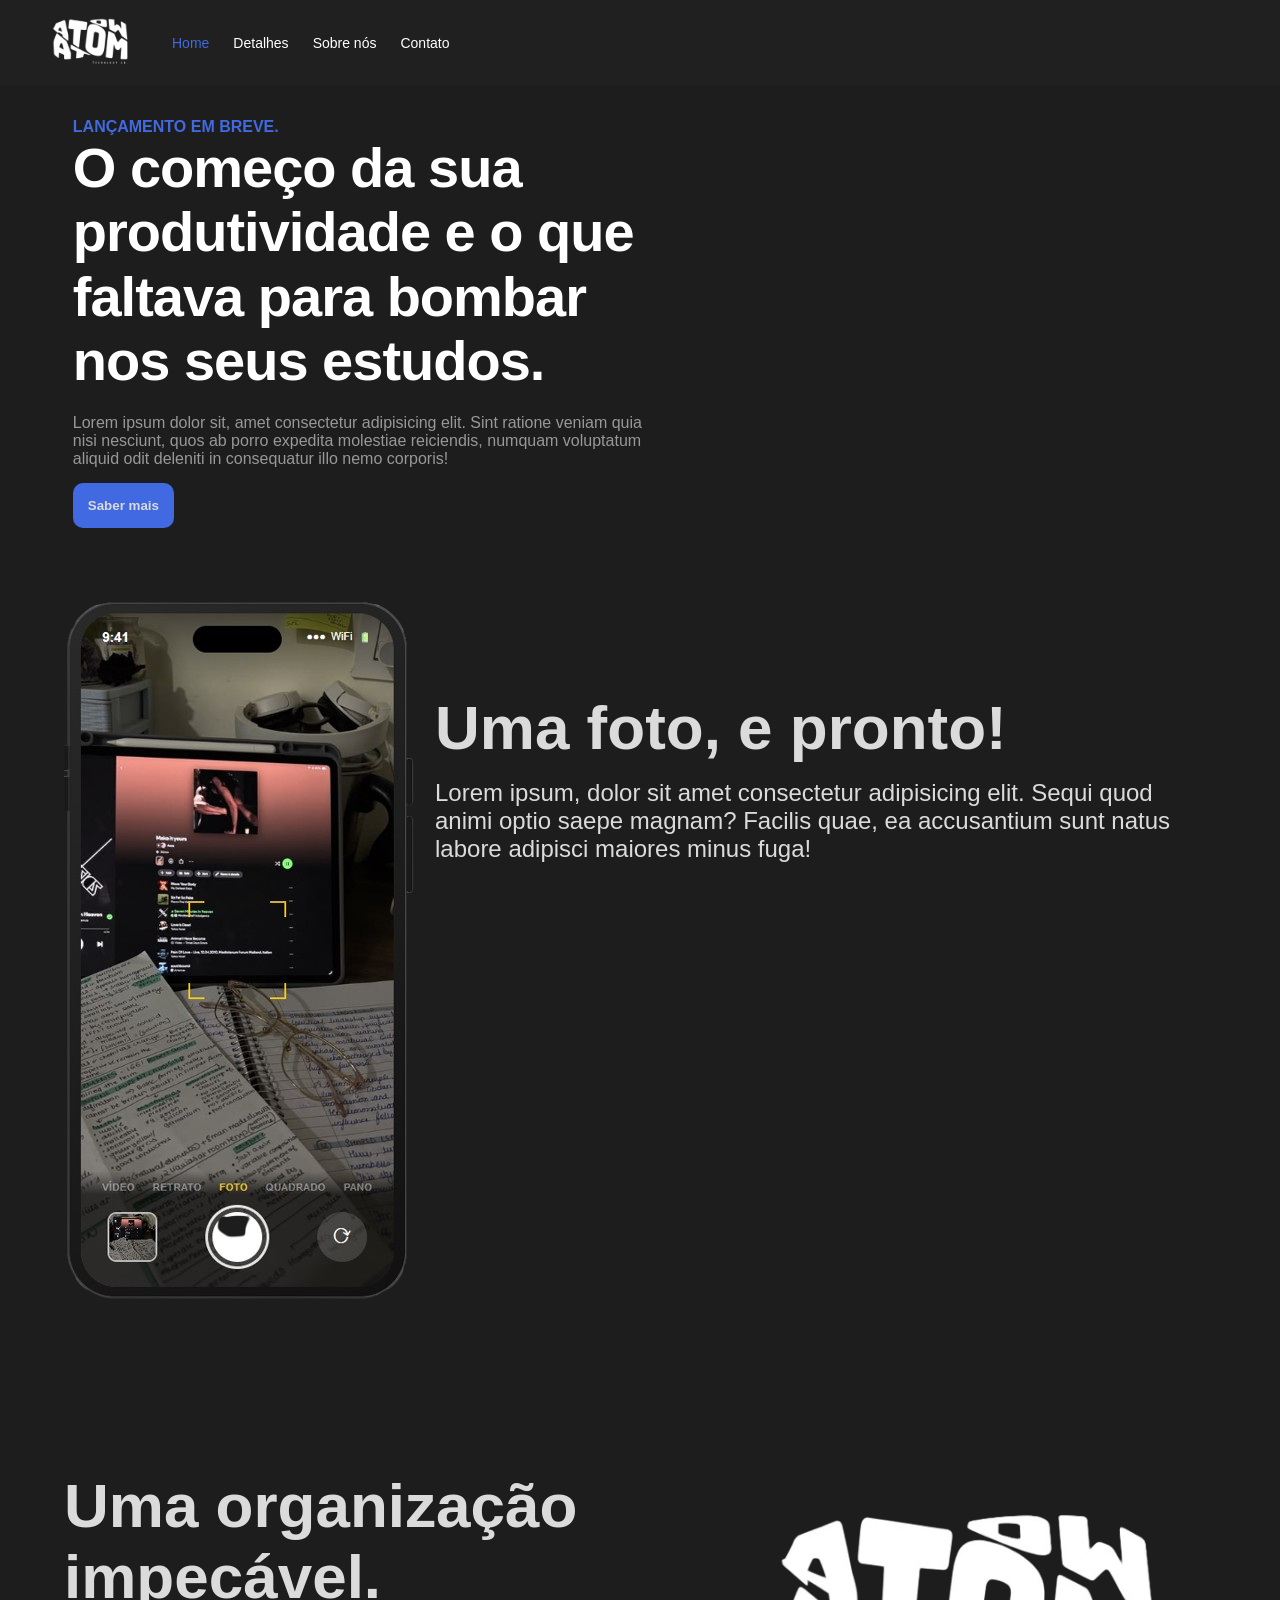
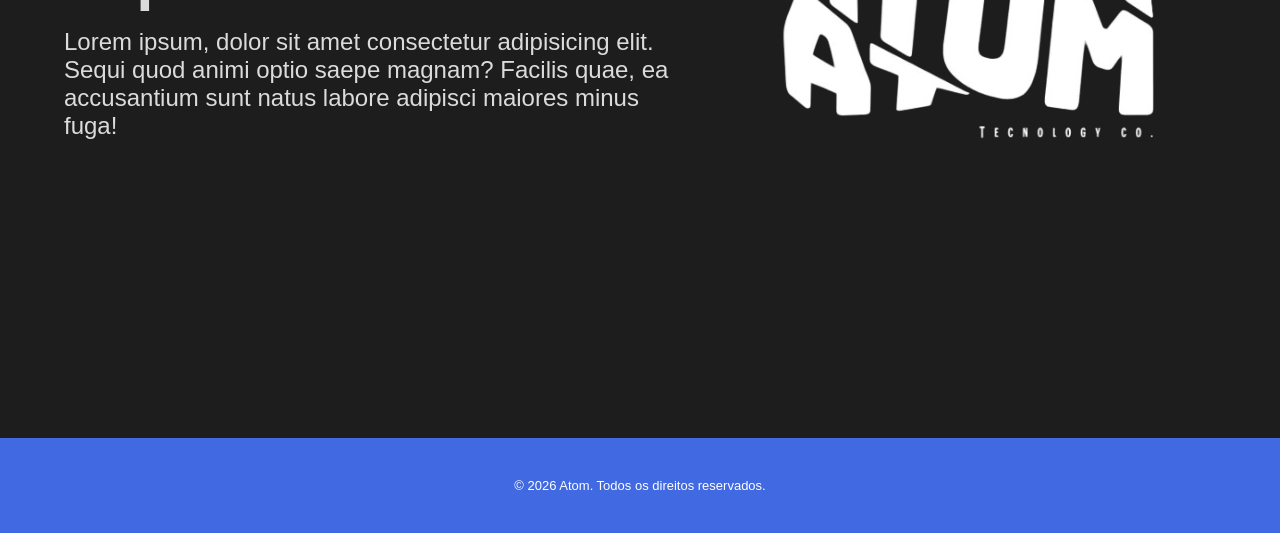
==== index.html @ 7b103765 "Atualizando index.html" ====
<!DOCTYPE html>
<html lang="pt-BR">
<head>
  <meta charset="utf-8">
  <meta name="viewport" content="width=device-width, initial-scale=1">
  <title>Notez | Home</title>
  <link rel="stylesheet" href="./src/css/style.css">
  <link rel="stylesheet" href="./src/css/home.css">
</head>
<body>

  <header>
    <div class="menu">
      <nav class="menuNav">
        <a href="./index.html" class="logo"><img src="./src/img/atom-logo.png" alt=""></a>
        <ul class="menuNav-list">
          <li><a href="./index.html" class="menuNav-item ativo">Home</a></li>
          <li><a href="./src/pages/detalhes.html" class="menuNav-item">Detalhes</a></li>
          <li><a href="./src/pages/sobre.html" class="menuNav-item">Sobre nós</a></li>
          <li><a href="./src/pages/contato.html" class="menuNav-item">Contato</a></li>
        </ul>
      </nav>
    </div>
  </header>

  <section class="projetos-futuros-home">
    <div>
      <span>LANÇAMENTO EM BREVE.</span>
      <h1>O começo da sua produtividade e o que faltava para bombar nos seus estudos.</h1>
      <p>Lorem ipsum dolor sit, amet consectetur adipisicing elit. Sint ratione veniam quia nisi nesciunt, quos ab porro expedita molestiae reiciendis, numquam voluptatum aliquid odit deleniti in consequatur illo nemo corporis!</p>
      <button>Saber mais</button>
    </div>
    
    <div id="background-projetos-futuros">
      <img src="./src/img/NoteZ_sem_bordas.gif" alt="">
    </div>
  </section>

  <section class="secao-projetos">
    <div class="fotos-projeto">

      <div><img src="./src/img/celular-camera-foto.png" alt=""></div>
      
      <div class="info-fotos-projeto">
        <h2>Uma foto, e pronto!</h2>
        <p>Lorem ipsum, dolor sit amet consectetur adipisicing elit. Sequi quod animi optio saepe magnam? Facilis quae, ea accusantium sunt natus labore adipisci maiores minus fuga!</p>
      </div>
    </div>
  </section>
<!-- DIV para cada FOTO de exemplificação do projeto -->
  <section class="secao-projetos">
    <div class="fotos-projeto">
      <!-- Informação referente a FOTO de exemplificação -->
      <div class="info-fotos-projeto">
        <h2>Uma organização impecável.</h2>
        <p>Lorem ipsum, dolor sit amet consectetur adipisicing elit. Sequi quod animi optio saepe magnam? Facilis quae, ea accusantium sunt natus labore adipisci maiores minus fuga!</p>
      </div>

      <div><img src="./src/img/atom-logo.png" alt=""></div>

    </div>
  </section>


  <!-- FOOTER -->
  <footer>
    <p>© 2026 Atom. Todos os direitos reservados.</p>
  </footer>

</body>
</html>
---- src/css/style.css ----
:root {
    --cor-fonte: rgb(219, 219, 219);
    --azul-principal: #4169E1;
    --azul-principal-hover: #5274db;
}

* { 
    box-sizing: border-box; 
    margin: 0; 
    padding: 0; 
}

body { 
    font-family: sans-serif; 
    background: #1d1d1d;
    color: var(--cor-fonte);
    display: flex; 
    flex-direction: column;
}

header { 
    height: 86px; 
    position: sticky; 
    top: 0; 
    z-index: 100; 
    background: #202020; 
}

.menu { 
    display: flex; 
    align-items: center; 
    padding: 0 40px; 
    height: 100%; 
}

.menuNav { 
    display: flex; 
    align-items: center; 
    gap: 32px; 
    width: 100%; 
}


.menuNav-list li a {
    color: #ffffff;
    text-decoration: none;
}

.menuNav ul li a:hover {
    color: var(--azul-principal);
}

.menuNav ul li a.ativo {
    color: var(--azul-principal);
}

.logo { 
    font-size: 24px; 
    font-weight: bold; 
    text-decoration: none; 
    color: #ffffff; 
}

.logo img { 
    width: 100px;
    height: 100px;
}

.menuNav-list { 
    display: flex; 
    list-style: none; 
    gap: 24px; 
    flex: 1; 
}

.menuNav-item { 
    text-decoration: none; 
    color: #ffffff; 
    font-size: 14px; 
}


footer { 
    background: var(--azul-principal); 
    color: #fff; 
    padding: 40px; 
    text-align: center; 
    font-size: 13px; 
}
---- src/css/home.css ----
* {
    margin: 0;
    padding: 0;
    box-sizing: border-box;
}

.secao { 
    padding: 80px 40px; 
}
.div-section { 
    max-width: 1200px; 
    margin: 0 auto; 
}
.titulo-produto { 
    font-size: 14px; 
    color: #888; 
    margin-bottom: 12px; 
    text-transform: uppercase; 
}
.subtitulo-produto { 
    font-size: 48px; 
    font-weight: bold; 
    line-height: 1.2; 
    margin-bottom: 16px; 
}
.descricao-produto { 
    font-size: 16px; 
    color: #555; 
    line-height: 1.6; 
    max-width: 600px; 
}


.media-produto {
    background: #f0f0f0;
    width: 50%; aspect-ratio: 16/9;
    display: flex; align-items: center; justify-content: center;
    color: #aaa; font-size: 14px; border-radius: 8px;
    margin-top: 32px;
}

/* div geral */
.projetos-futuros-home {
    /* border: 1px solid var(--azul-principal); */
    /* max-width: 100px;  */
    display: flex;
    align-items: center;
    justify-content: space-around;
    padding-left: 5%;
    padding-right: 5%;
    padding-top: 2rem;
    padding-bottom: 2rem;
    align-content: center;
    flex-wrap: wrap;
    gap: 80px;
}

/* div gif */
#background-projetos-futuros {
  background-size: cover;
  background-repeat: no-repeat;
  max-width: 40%;
   min-width: 400px;
  overflow: hidden;
    display: flex;
    justify-content: center;
    align-items: center;
    
}
/* gif */
#background-projetos-futuros img{
    width: 400px;
    height: auto;
    border-radius: 60px;
}

.projetos-futuros-home span {
    color: var(--azul-principal);
    font-weight: bold;
}


.projetos-futuros-home h1 {
    color: #ffffff; 
    font-size: 56px; 
    font-weight: 800; 
    line-height: 1.15; 
    letter-spacing: -1px; 
    margin-bottom: 20px;
}

.projetos-futuros-home div {
    width: 50%;
}

.projetos-futuros-home p{
    margin-top: 15px;
    margin-bottom: 15px;
    color: #999898;
}

.projetos-futuros-home button{
    background-color: var(--azul-principal);
    border: none;
    padding: 15px;
    border-radius: 10px;
    color: var(--cor-fonte);
    font-weight: bold;
    transition: 0.4s ease-in-out;
}

.projetos-futuros-home button:hover{
    background-color: var(--azul-principal-hover);
    transform: scale(1.1);
}

.secao-projetos {
    min-height: 700px; 
    width: 100%;
    
    
}
/* Projetos (fotos do Notez)*/
.fotos-projeto {
    /* background-color: green; */
    display: flex;
    justify-content: space-around;
    gap: 20px; 
    padding: 2rem 5%;
}

.info-fotos-projeto {
    padding-top: 100px;
    justify-content: center;
    align-items: center;
     /* background-color: red; */
    width: min(500px, 100%); 
    flex: 1 1 500px; 
    max-width: 1000px;
}

.info-fotos-projeto h2 {
    font-size: clamp(2rem, 5vw, 62px);
    margin: 0 0 1rem 0;
}

.info-fotos-projeto p {
    font-size: clamp(1rem, 2vw, 24px);
}
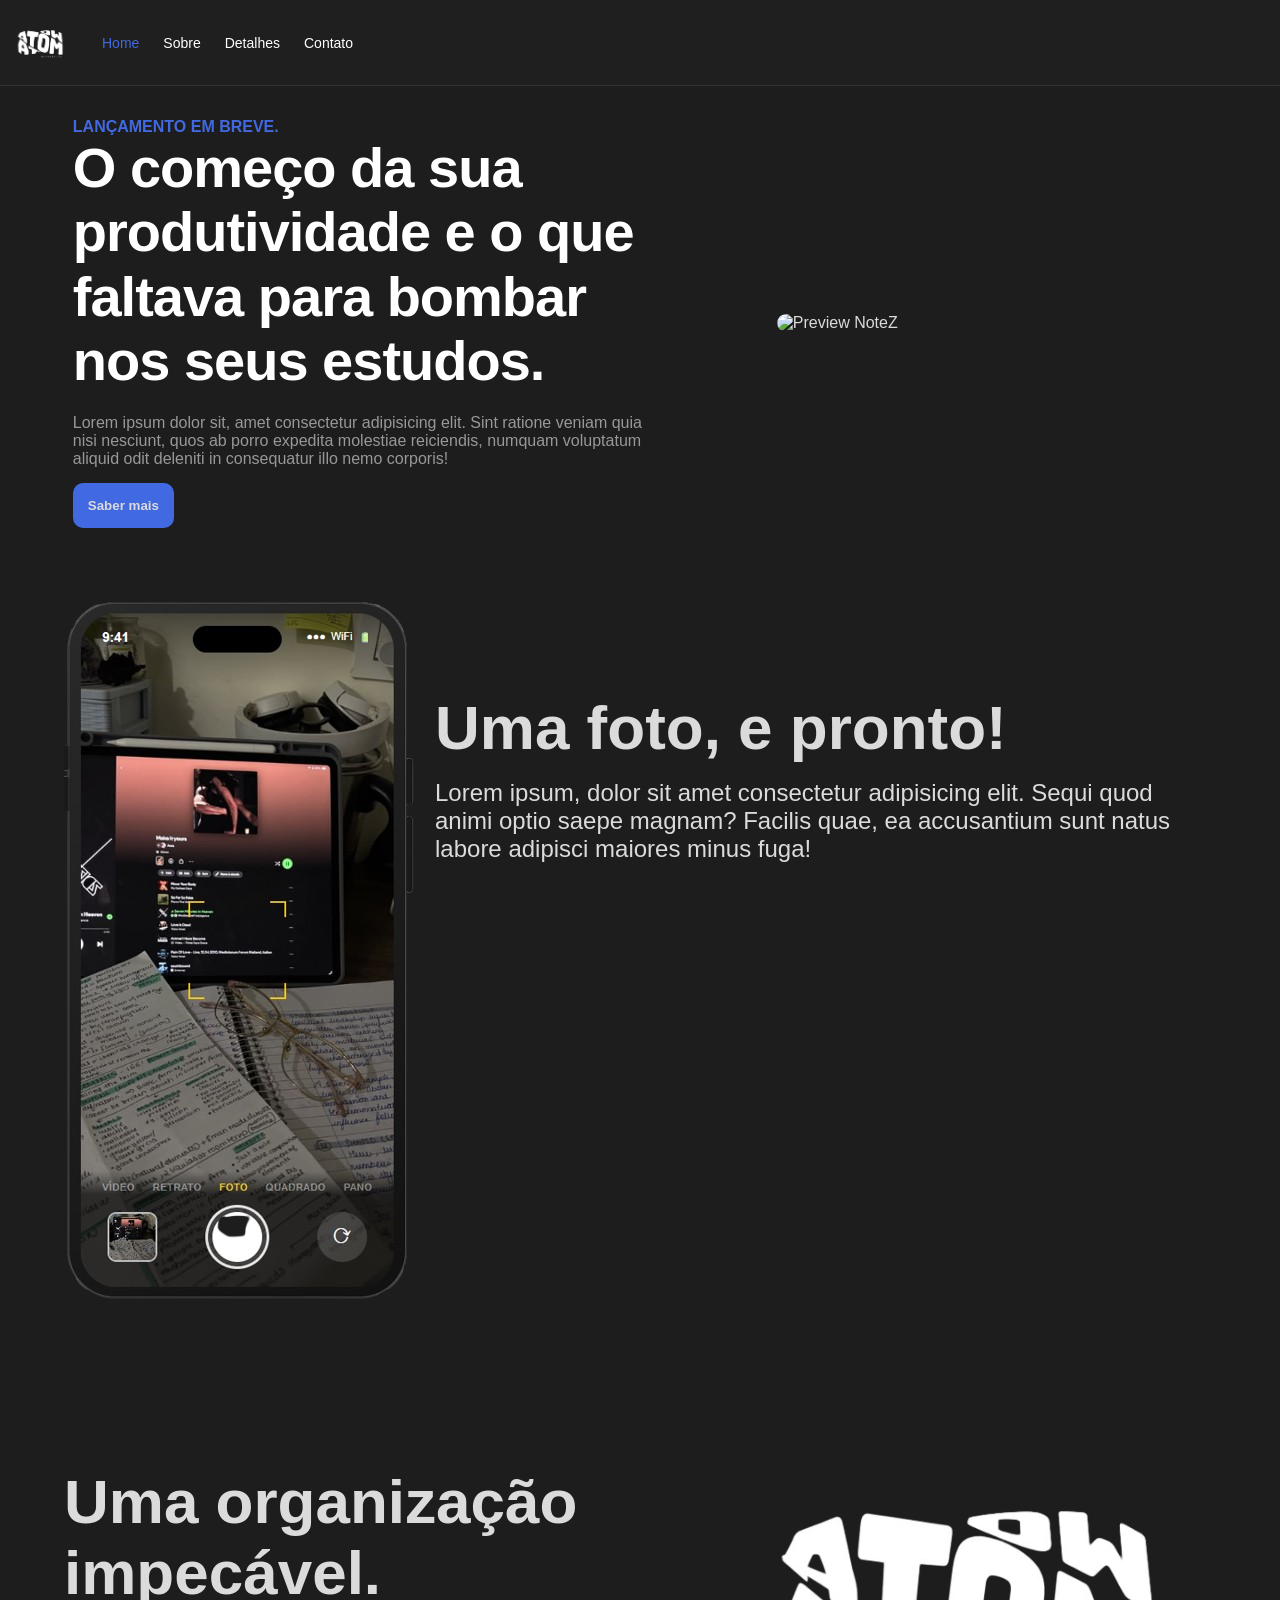
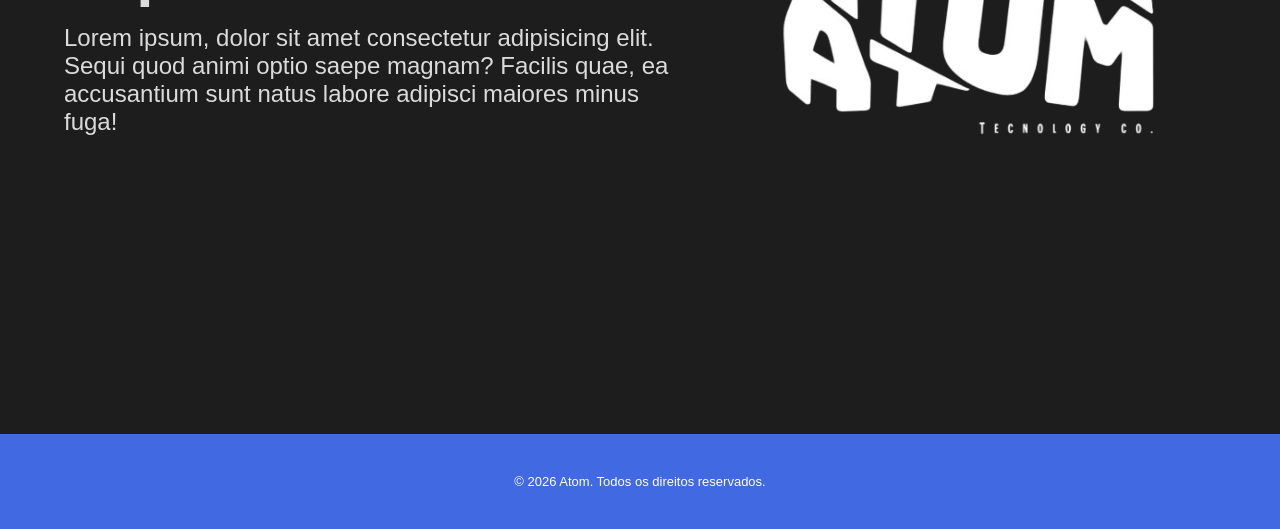
==== commit 0c0c4c66: ""Finalizando páginas CSS e organizando código"" ====
--- a/index.html
+++ b/index.html
@@ -12,11 +12,11 @@
   <header>
     <div class="menu">
       <nav class="menuNav">
-        <a href="./index.html" class="logo"><img src="./src/img/atom-logo.png" alt=""></a>
+        <a href="./index.html" class="logo"><img src="./src/img/atom-logo.png" alt="Atom Logo"></a>
         <ul class="menuNav-list">
           <li><a href="./index.html" class="menuNav-item ativo">Home</a></li>
+          <li><a href="./src/pages/equipe.html" class="menuNav-item">Sobre</a></li>
           <li><a href="./src/pages/detalhes.html" class="menuNav-item">Detalhes</a></li>
-          <li><a href="./src/pages/sobre.html" class="menuNav-item">Sobre nós</a></li>
           <li><a href="./src/pages/contato.html" class="menuNav-item">Contato</a></li>
         </ul>
       </nav>
@@ -32,14 +32,13 @@
     </div>
     
     <div id="background-projetos-futuros">
-      <img src="./src/img/NoteZ_sem_bordas.gif" alt="">
+      <img src="./src/img/NoteZ_sem_bordas.gif" alt="Preview NoteZ">
     </div>
   </section>
 
   <section class="secao-projetos">
     <div class="fotos-projeto">
-
-      <div><img src="./src/img/celular-camera-foto.png" alt=""></div>
+      <div><img src="./src/img/celular-camera-foto.png" alt="Recurso de Câmera"></div>
       
       <div class="info-fotos-projeto">
         <h2>Uma foto, e pronto!</h2>
@@ -47,22 +46,18 @@
       </div>
     </div>
   </section>
-<!-- DIV para cada FOTO de exemplificação do projeto -->
+
   <section class="secao-projetos">
     <div class="fotos-projeto">
-      <!-- Informação referente a FOTO de exemplificação -->
       <div class="info-fotos-projeto">
         <h2>Uma organização impecável.</h2>
         <p>Lorem ipsum, dolor sit amet consectetur adipisicing elit. Sequi quod animi optio saepe magnam? Facilis quae, ea accusantium sunt natus labore adipisci maiores minus fuga!</p>
       </div>
 
-      <div><img src="./src/img/atom-logo.png" alt=""></div>
-
+      <div><img src="./src/img/atom-logo.png" alt="Atom Logo Organizador"></div>
     </div>
   </section>
 
-
-  <!-- FOOTER -->
   <footer>
     <p>© 2026 Atom. Todos os direitos reservados.</p>
   </footer>
--- a/src/css/style.css
+++ b/src/css/style.css
@@ -1,89 +1,158 @@
+/* 
+=================================
+VARIÁVEIS E CONFIGURAÇÕES GLOBAIS
+=================================
+*/
 :root {
-    --cor-fonte: rgb(219, 219, 219);
+    --branco: #fff;
+    --cor-fonte: #dbdbdb;
+
     --azul-principal: #4169E1;
     --azul-principal-hover: #5274db;
+
+    --bg-dark: #1d1d1d;
+    --bg-header: rgba(32, 32, 32, 0.95);
+
+    --borda: #333;
 }
 
-* { 
-    box-sizing: border-box; 
-    margin: 0; 
-    padding: 0; 
+*,
+*::before,
+*::after {
+    margin: 0;
+    padding: 0;
+    box-sizing: border-box;
 }
 
-body { 
-    font-family: sans-serif; 
-    background: #1d1d1d;
+body {
+    font-family: 'Segoe UI', Tahoma, Geneva, Verdana, sans-serif;
+    background: var(--bg-dark);
     color: var(--cor-fonte);
-    display: flex; 
+
+    display: flex;
     flex-direction: column;
+
+    min-height: 100vh;
 }
 
-header { 
-    height: 86px; 
-    position: sticky; 
-    top: 0; 
-    z-index: 100; 
-    background: #202020; 
+a {
+    text-decoration: none;
 }
 
-.menu { 
-    display: flex; 
-    align-items: center; 
-    padding: 0 40px; 
-    height: 100%; 
-}
-
-.menuNav { 
-    display: flex; 
-    align-items: center; 
-    gap: 32px; 
-    width: 100%; 
+img {
+    display: block;
+    max-width: 100%;
 }
 
 
-.menuNav-list li a {
-    color: #ffffff;
-    text-decoration: none;
+.container {
+    width: 100%;
+    max-width: 1200px;
+
+    margin: 0 auto;
+    padding: 0 40px;
 }
 
-.menuNav ul li a:hover {
+/* 
+=======================
+CONFIGURAÇÃO DA NAV-BAR
+=======================
+*/
+
+header {
+    position: sticky;
+    top: 0;
+    z-index: 100;
+
+    height: 86px;
+
+    background: var(--bg-header);
+
+    backdrop-filter: blur(10px);
+
+    border-bottom: 1px solid var(--borda);
+}
+
+.menuNav {
+    height: 86px;
+    display: flex;
+    align-items: center;
+    justify-content: space-between;
+    gap: 32px;
+}
+
+.logo img {
+    width: 60px;
+    margin-left: 10px;
+}
+
+.menuNav-item {
+    color: var(--branco);
+    font-size: 14px;
+
+    transition: color 0.3s;
+}
+
+.menuNav-item:hover,
+.menuNav-item.ativo {
     color: var(--azul-principal);
 }
 
-.menuNav ul li a.ativo {
-    color: var(--azul-principal);
-}
 
-.logo { 
-    font-size: 24px; 
-    font-weight: bold; 
-    text-decoration: none; 
-    color: #ffffff; 
-}
-
-.logo img { 
-    width: 100px;
-    height: 100px;
-}
-
-.menuNav-list { 
-    display: flex; 
-    list-style: none; 
-    gap: 24px; 
-    flex: 1; 
-}
-
-.menuNav-item { 
-    text-decoration: none; 
-    color: #ffffff; 
-    font-size: 14px; 
+.menuNav ul li a:hover {
+color: var(--azul-principal);
 }
 
 
-footer { 
-    background: var(--azul-principal); 
-    color: #fff; 
-    padding: 40px; 
-    text-align: center; 
-    font-size: 13px; 
+.menuNav-list {
+    display: flex;
+    list-style: none;
+    gap: 24px;
+    flex: 1;
 }
+
+.menuNav-item {
+
+text-decoration: none;
+
+color: #ffffff;
+
+font-size: 14px;
+
+}
+
+/* 
+=======
+FOOTER
+=======
+*/
+
+footer {
+    margin-top: auto;
+    padding: 40px;
+    text-align: center;
+    background: var(--azul-principal);
+    color: var(--branco);
+    font-size: 13px;
+}
+
+/* @MEDIA (RESPONSIVIDADE) */
+
+@media (max-width: 768px) {
+
+    .container {
+        padding: 0 20px;
+    }
+
+    .menuNav {
+        gap: 16px;
+    }
+
+    .menuNav-list {
+        gap: 16px;
+    }
+
+    .logo img {
+        width: 50px;
+    }
+}
--- a/src/css/home.css
+++ b/src/css/home.css
@@ -1,77 +1,72 @@
-* {
-    margin: 0;
-    padding: 0;
-    box-sizing: border-box;
+.secao {
+    padding: 80px 40px;
 }
 
-.secao { 
-    padding: 80px 40px; 
-}
-.div-section { 
-    max-width: 1200px; 
-    margin: 0 auto; 
-}
-.titulo-produto { 
-    font-size: 14px; 
-    color: #888; 
-    margin-bottom: 12px; 
-    text-transform: uppercase; 
-}
-.subtitulo-produto { 
-    font-size: 48px; 
-    font-weight: bold; 
-    line-height: 1.2; 
-    margin-bottom: 16px; 
-}
-.descricao-produto { 
-    font-size: 16px; 
-    color: #555; 
-    line-height: 1.6; 
-    max-width: 600px; 
+.div-section {
+    max-width: 1200px;
+    margin: 0 auto;
 }
 
+.titulo-produto {
+    margin-bottom: 12px;
+
+    color: #888;
+
+    font-size: 14px;
+    text-transform: uppercase;
+}
+
+.subtitulo-produto {
+    margin-bottom: 16px;
+
+    font-size: 48px;
+    font-weight: bold;
+    line-height: 1.2;
+}
+
+.descricao-produto {
+    max-width: 600px;
+
+    color: #555;
+
+    font-size: 16px;
+    line-height: 1.6;
+}
 
 .media-produto {
+    width: 50%;
+    aspect-ratio: 16/9;
+
+    display: flex;
+    align-items: center;
+    justify-content: center;
+
+    margin-top: 32px;
+
     background: #f0f0f0;
-    width: 50%; aspect-ratio: 16/9;
-    display: flex; align-items: center; justify-content: center;
-    color: #aaa; font-size: 14px; border-radius: 8px;
-    margin-top: 32px;
+
+    border-radius: 8px;
+
+    color: #aaa;
+    font-size: 14px;
 }
 
-/* div geral */
+/* HERO */
+
 .projetos-futuros-home {
-    /* border: 1px solid var(--azul-principal); */
-    /* max-width: 100px;  */
     display: flex;
     align-items: center;
     justify-content: space-around;
-    padding-left: 5%;
-    padding-right: 5%;
-    padding-top: 2rem;
-    padding-bottom: 2rem;
-    align-content: center;
+
     flex-wrap: wrap;
+
     gap: 80px;
+
+    padding: 2rem 5%;
 }
 
-/* div gif */
-#background-projetos-futuros {
-  background-size: cover;
-  background-repeat: no-repeat;
-  max-width: 40%;
-   min-width: 400px;
-  overflow: hidden;
-    display: flex;
-    justify-content: center;
-    align-items: center;
-    
-}
-/* gif */
-#background-projetos-futuros img{
-    width: 400px;
-    height: auto;
-    border-radius: 60px;
+.projetos-futuros-home div {
+    width: 50%;
 }
 
 .projetos-futuros-home span {
@@ -79,74 +74,119 @@
     font-weight: bold;
 }
 
+.projetos-futuros-home h1 {
+    margin-bottom: 20px;
 
-.projetos-futuros-home h1 {
-    color: #ffffff; 
-    font-size: 56px; 
-    font-weight: 800; 
-    line-height: 1.15; 
-    letter-spacing: -1px; 
-    margin-bottom: 20px;
+    color: var(--branco);
+
+    font-size: 56px;
+    font-weight: 800;
+    line-height: 1.15;
+
+    letter-spacing: -1px;
 }
 
-.projetos-futuros-home div {
-    width: 50%;
-}
+.projetos-futuros-home p {
+    margin: 15px 0;
 
-.projetos-futuros-home p{
-    margin-top: 15px;
-    margin-bottom: 15px;
     color: #999898;
 }
 
-.projetos-futuros-home button{
-    background-color: var(--azul-principal);
+.projetos-futuros-home button {
+    padding: 15px;
+
+    background: var(--azul-principal);
+
     border: none;
-    padding: 15px;
     border-radius: 10px;
+
     color: var(--cor-fonte);
     font-weight: bold;
-    transition: 0.4s ease-in-out;
+
+    cursor: pointer;
+
+    transition:
+        background 0.3s,
+        transform 0.3s;
 }
 
-.projetos-futuros-home button:hover{
-    background-color: var(--azul-principal-hover);
-    transform: scale(1.1);
+.projetos-futuros-home button:hover {
+    background: var(--azul-principal-hover);
+    transform: scale(1.05);
 }
 
+/* GIF */
+
+#background-projetos-futuros {
+    display: flex;
+    align-items: center;
+    justify-content: center;
+
+    max-width: 40%;
+    min-width: 400px;
+
+    overflow: hidden;
+
+    background-size: cover;
+    background-repeat: no-repeat;
+}
+
+#background-projetos-futuros img {
+    width: 400px;
+    height: auto;
+
+    border-radius: 60px;
+}
+
+/* PROJETOS */
+
 .secao-projetos {
-    min-height: 700px; 
+    min-height: 700px;
     width: 100%;
-    
-    
 }
-/* Projetos (fotos do Notez)*/
+
 .fotos-projeto {
-    /* background-color: green; */
     display: flex;
     justify-content: space-around;
-    gap: 20px; 
+
+    gap: 20px;
+
     padding: 2rem 5%;
 }
 
 .info-fotos-projeto {
+    flex: 1 1 500px;
+
+    width: min(500px, 100%);
+    max-width: 1000px;
+
     padding-top: 100px;
-    justify-content: center;
-    align-items: center;
-     /* background-color: red; */
-    width: min(500px, 100%); 
-    flex: 1 1 500px; 
-    max-width: 1000px;
 }
 
 .info-fotos-projeto h2 {
+    margin-bottom: 1rem;
+
     font-size: clamp(2rem, 5vw, 62px);
-    margin: 0 0 1rem 0;
 }
 
 .info-fotos-projeto p {
     font-size: clamp(1rem, 2vw, 24px);
 }
 
+/* RESPONSIVIDADE */
 
+@media (max-width: 900px) {
 
+    .projetos-futuros-home div {
+        width: 100%;
+    }
+
+    #background-projetos-futuros {
+        max-width: 100%;
+        min-width: auto;
+    }
+
+    .fotos-projeto {
+        flex-direction: column;
+    }
+}
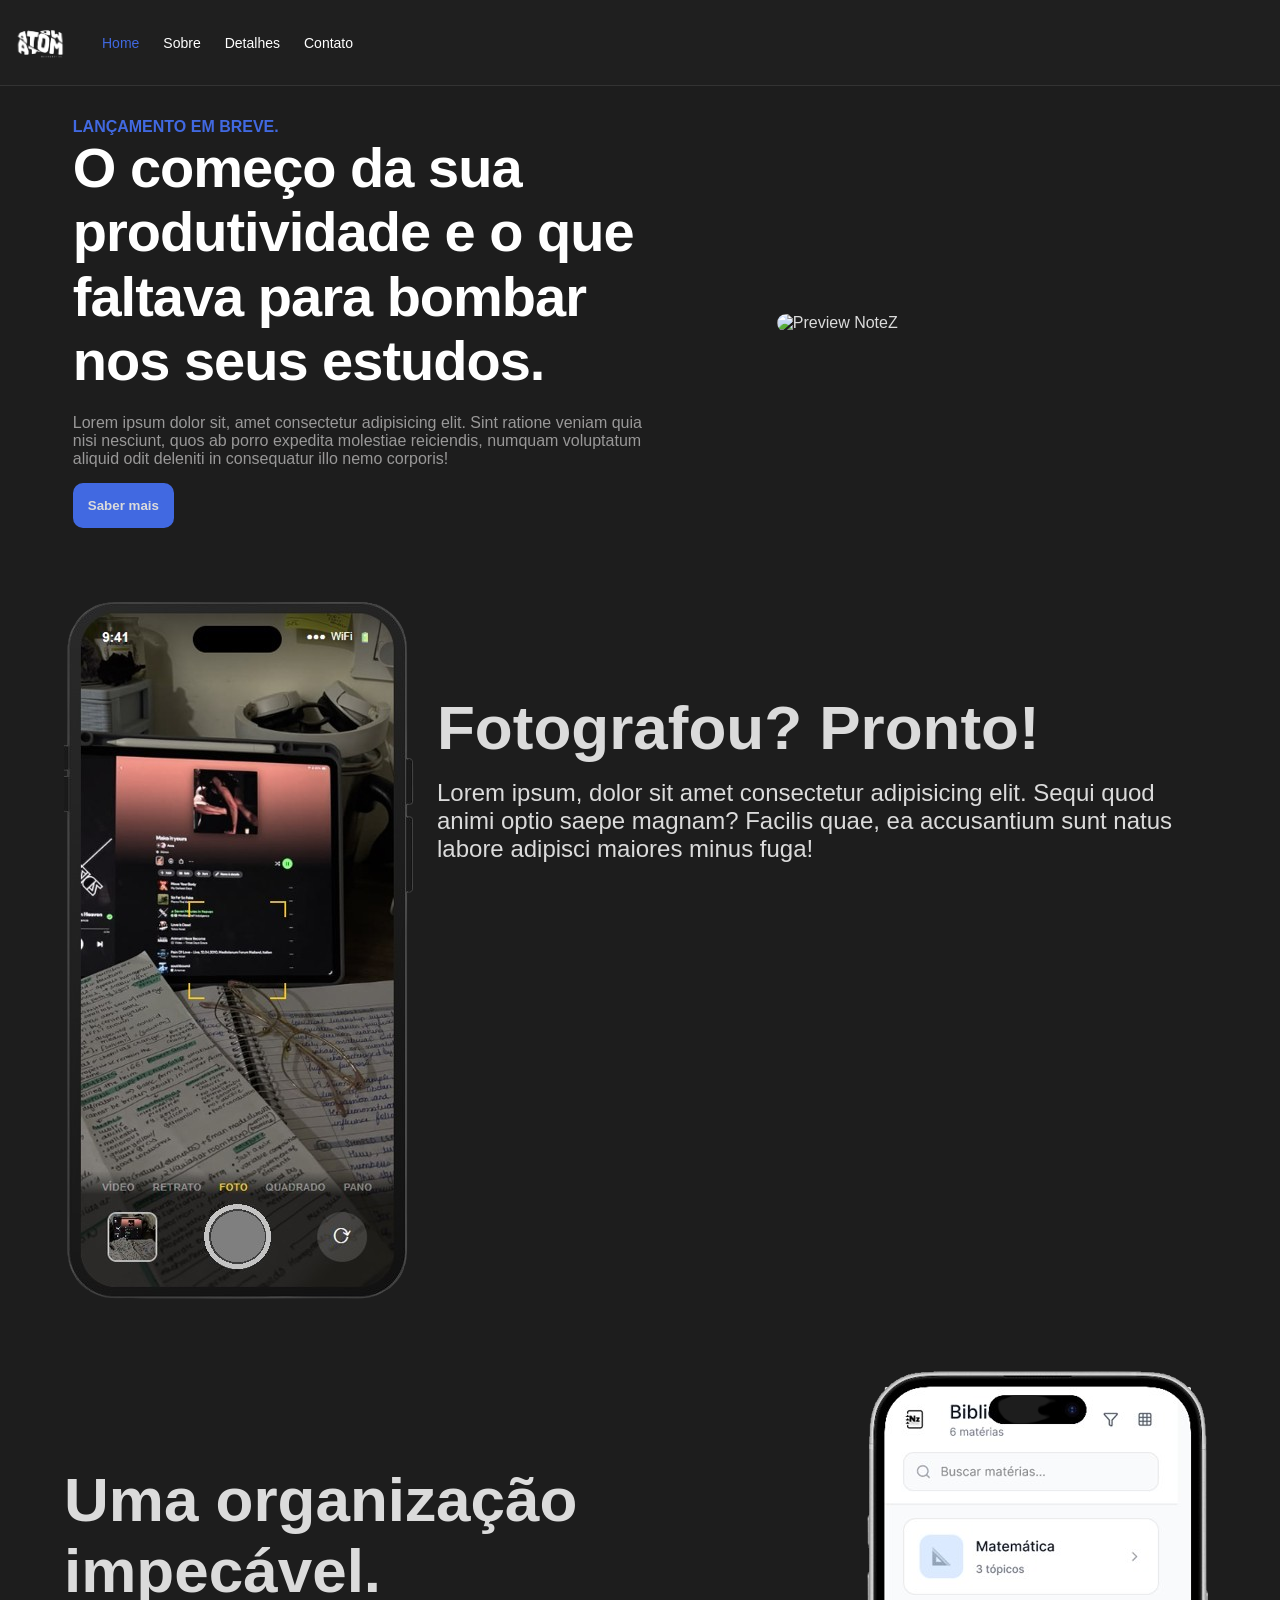
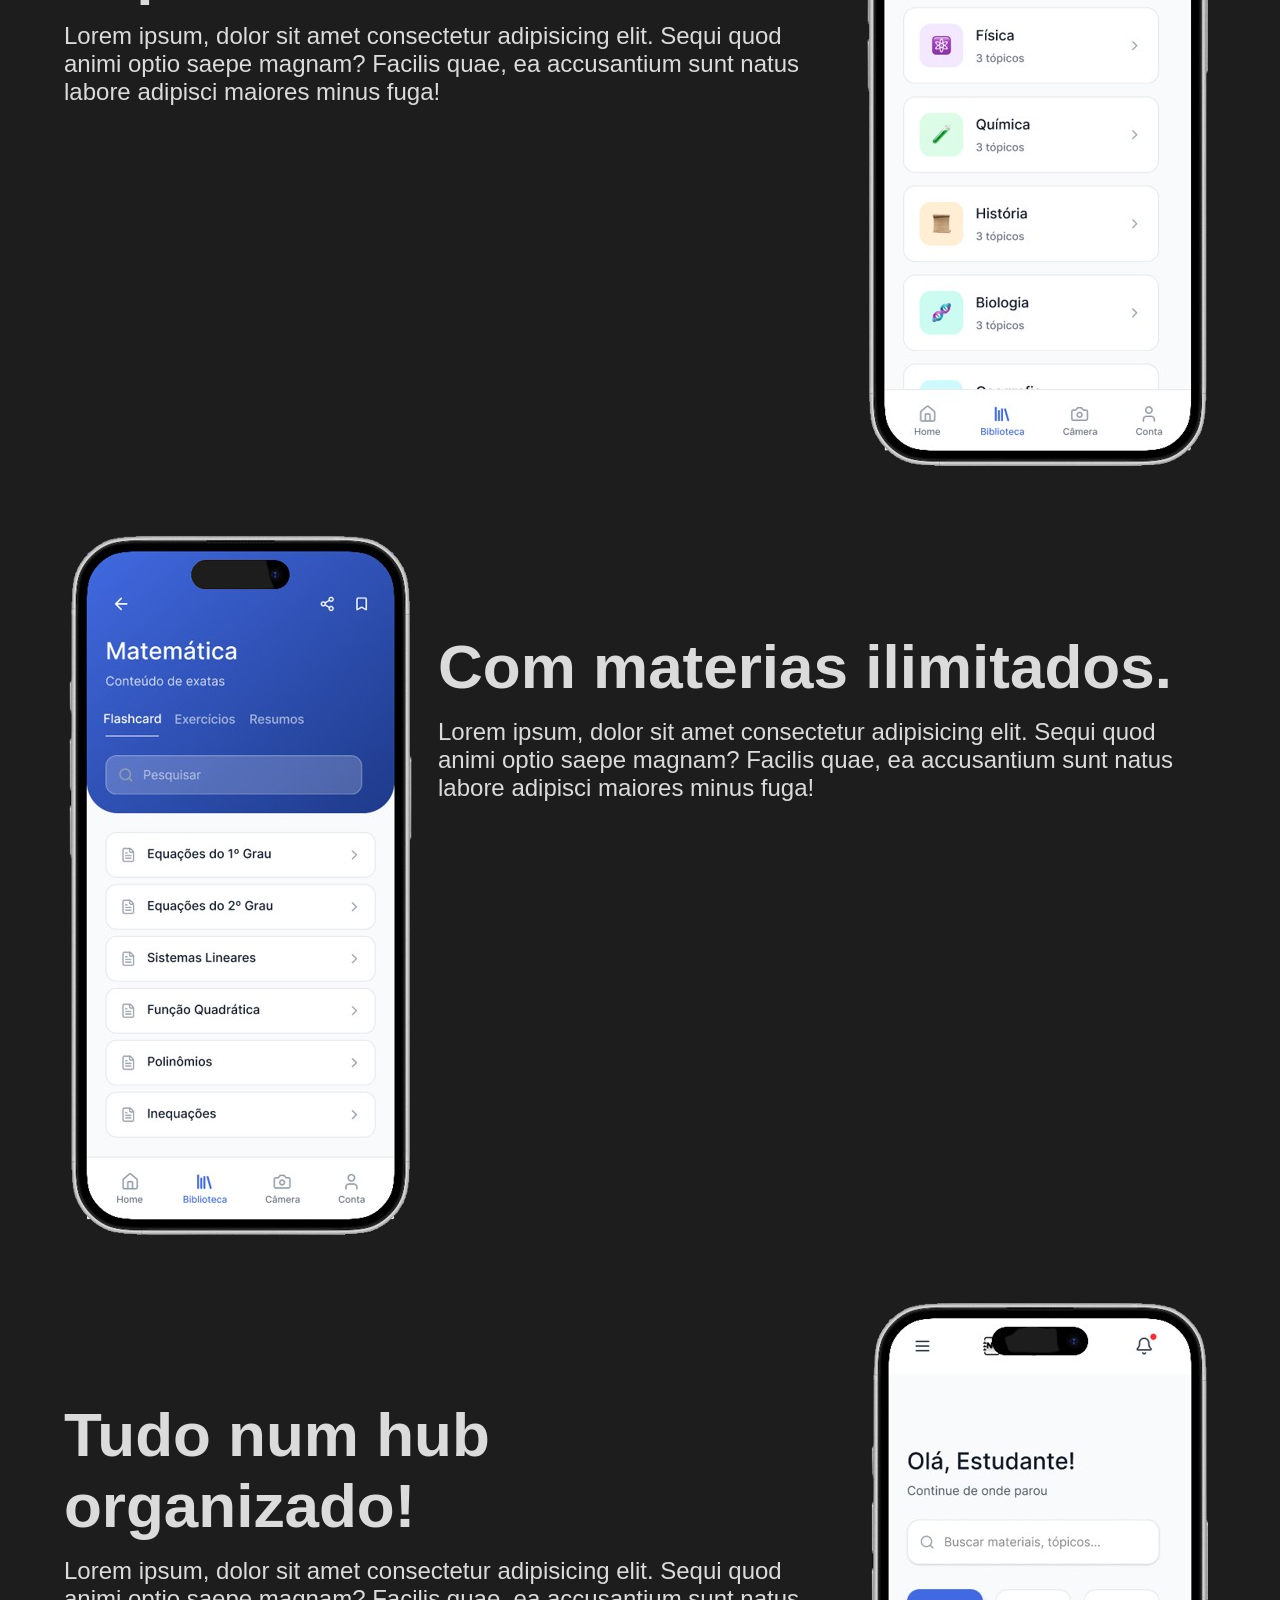
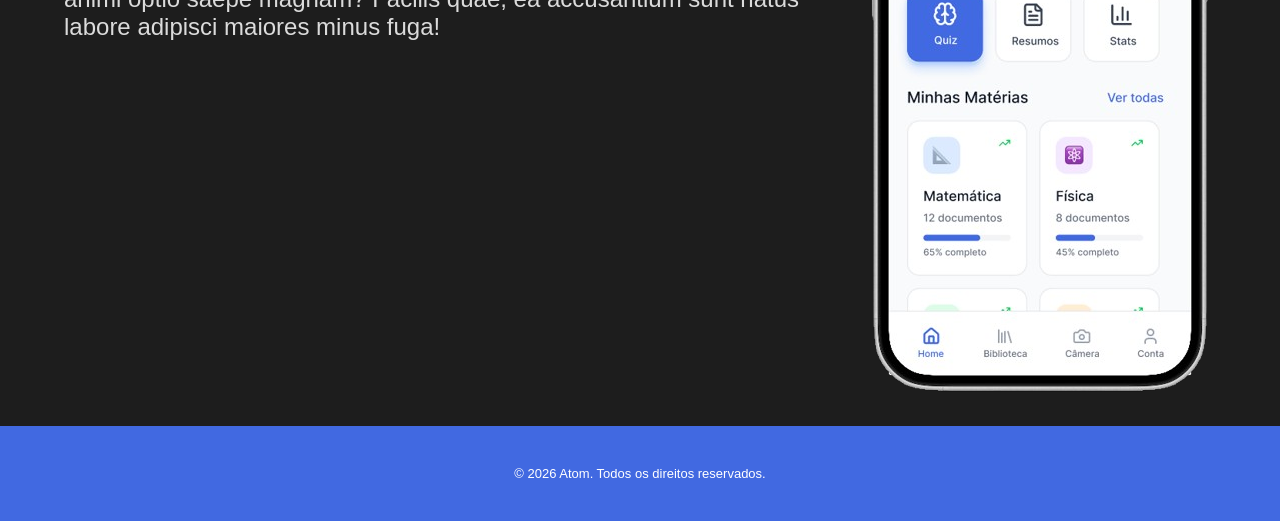
==== commit b118533f: "Exemplificando o projeto no index.html" ====
--- a/index.html
+++ b/index.html
@@ -38,10 +38,10 @@
 
   <section class="secao-projetos">
     <div class="fotos-projeto">
-      <div><img src="./src/img/celular-camera-foto.png" alt="Recurso de Câmera"></div>
+      <div><img src="./src/img/notez-camera.png" alt="Recurso de Câmera"></div>
       
       <div class="info-fotos-projeto">
-        <h2>Uma foto, e pronto!</h2>
+        <h2>Fotografou? Pronto!</h2>
         <p>Lorem ipsum, dolor sit amet consectetur adipisicing elit. Sequi quod animi optio saepe magnam? Facilis quae, ea accusantium sunt natus labore adipisci maiores minus fuga!</p>
       </div>
     </div>
@@ -54,7 +54,29 @@
         <p>Lorem ipsum, dolor sit amet consectetur adipisicing elit. Sequi quod animi optio saepe magnam? Facilis quae, ea accusantium sunt natus labore adipisci maiores minus fuga!</p>
       </div>
 
-      <div><img src="./src/img/atom-logo.png" alt="Atom Logo Organizador"></div>
+      <div><img src="./src/img/notez-biblioteca.png" alt="Atom Logo Organizador"></div>
+    </div>
+  </section>
+
+  <section class="secao-projetos">
+    <div class="fotos-projeto">
+      <div><img src="./src/img/notez-conteudos.png" alt="Recurso de Câmera"></div>
+      
+      <div class="info-fotos-projeto">
+        <h2>Com materias ilimitados.</h2>
+        <p>Lorem ipsum, dolor sit amet consectetur adipisicing elit. Sequi quod animi optio saepe magnam? Facilis quae, ea accusantium sunt natus labore adipisci maiores minus fuga!</p>
+      </div>
+    </div>
+
+  </section>
+    <section class="secao-projetos">
+    <div class="fotos-projeto">
+      <div class="info-fotos-projeto">
+        <h2>Tudo num hub organizado!</h2>
+        <p>Lorem ipsum, dolor sit amet consectetur adipisicing elit. Sequi quod animi optio saepe magnam? Facilis quae, ea accusantium sunt natus labore adipisci maiores minus fuga!</p>
+      </div>
+
+      <div><img src="./src/img/notez-hub.png" alt="Atom Logo Organizador"></div>
     </div>
   </section>
 
--- a/src/css/style.css
+++ b/src/css/style.css
@@ -42,6 +42,10 @@
 img {
     display: block;
     max-width: 100%;
+}
+
+.icon{
+   color: #5274db; 
 }
 
 
@@ -136,6 +140,34 @@
     font-size: 13px;
 }
 
+/* 
+======================
+@keyframes - animações
+======================
+*/
+
+/* Roberto, conseguiria adicionar algo para a animação acontecer toda vez que o usuário ver o título de apresentação dos projetos, na página principal? No JS. */
+.fade{
+    animation-name: fade;
+    animation-duration: 2s;
+    animation-timing-function: ease-in-out;
+}
+
+@keyframes fade{
+    0%{
+        opacity: 0;
+    }
+    25% {
+        opacity: 0.25;
+    }
+    50% {
+        opacity: 0.5;
+    }
+    100% {
+        opacity: 1;
+    }
+}
+
 /* @MEDIA (RESPONSIVIDADE) */
 
 @media (max-width: 768px) {
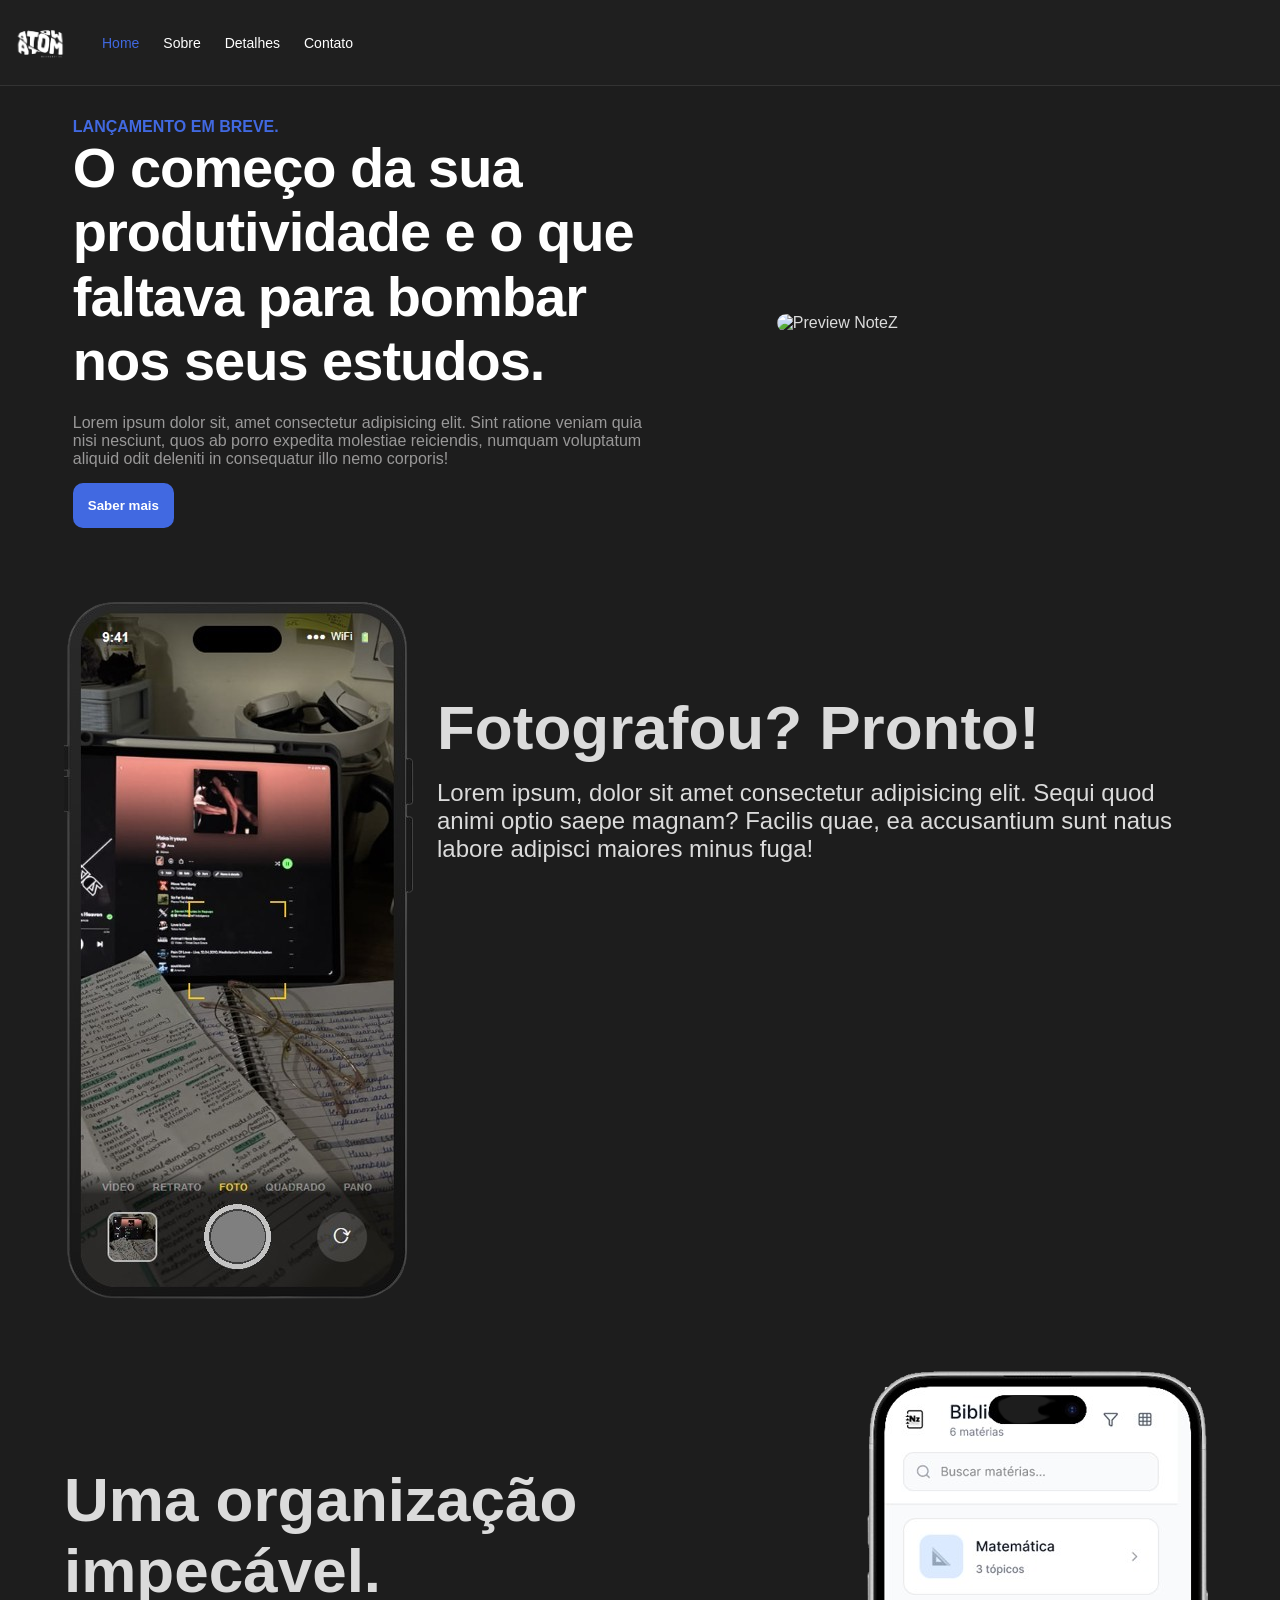
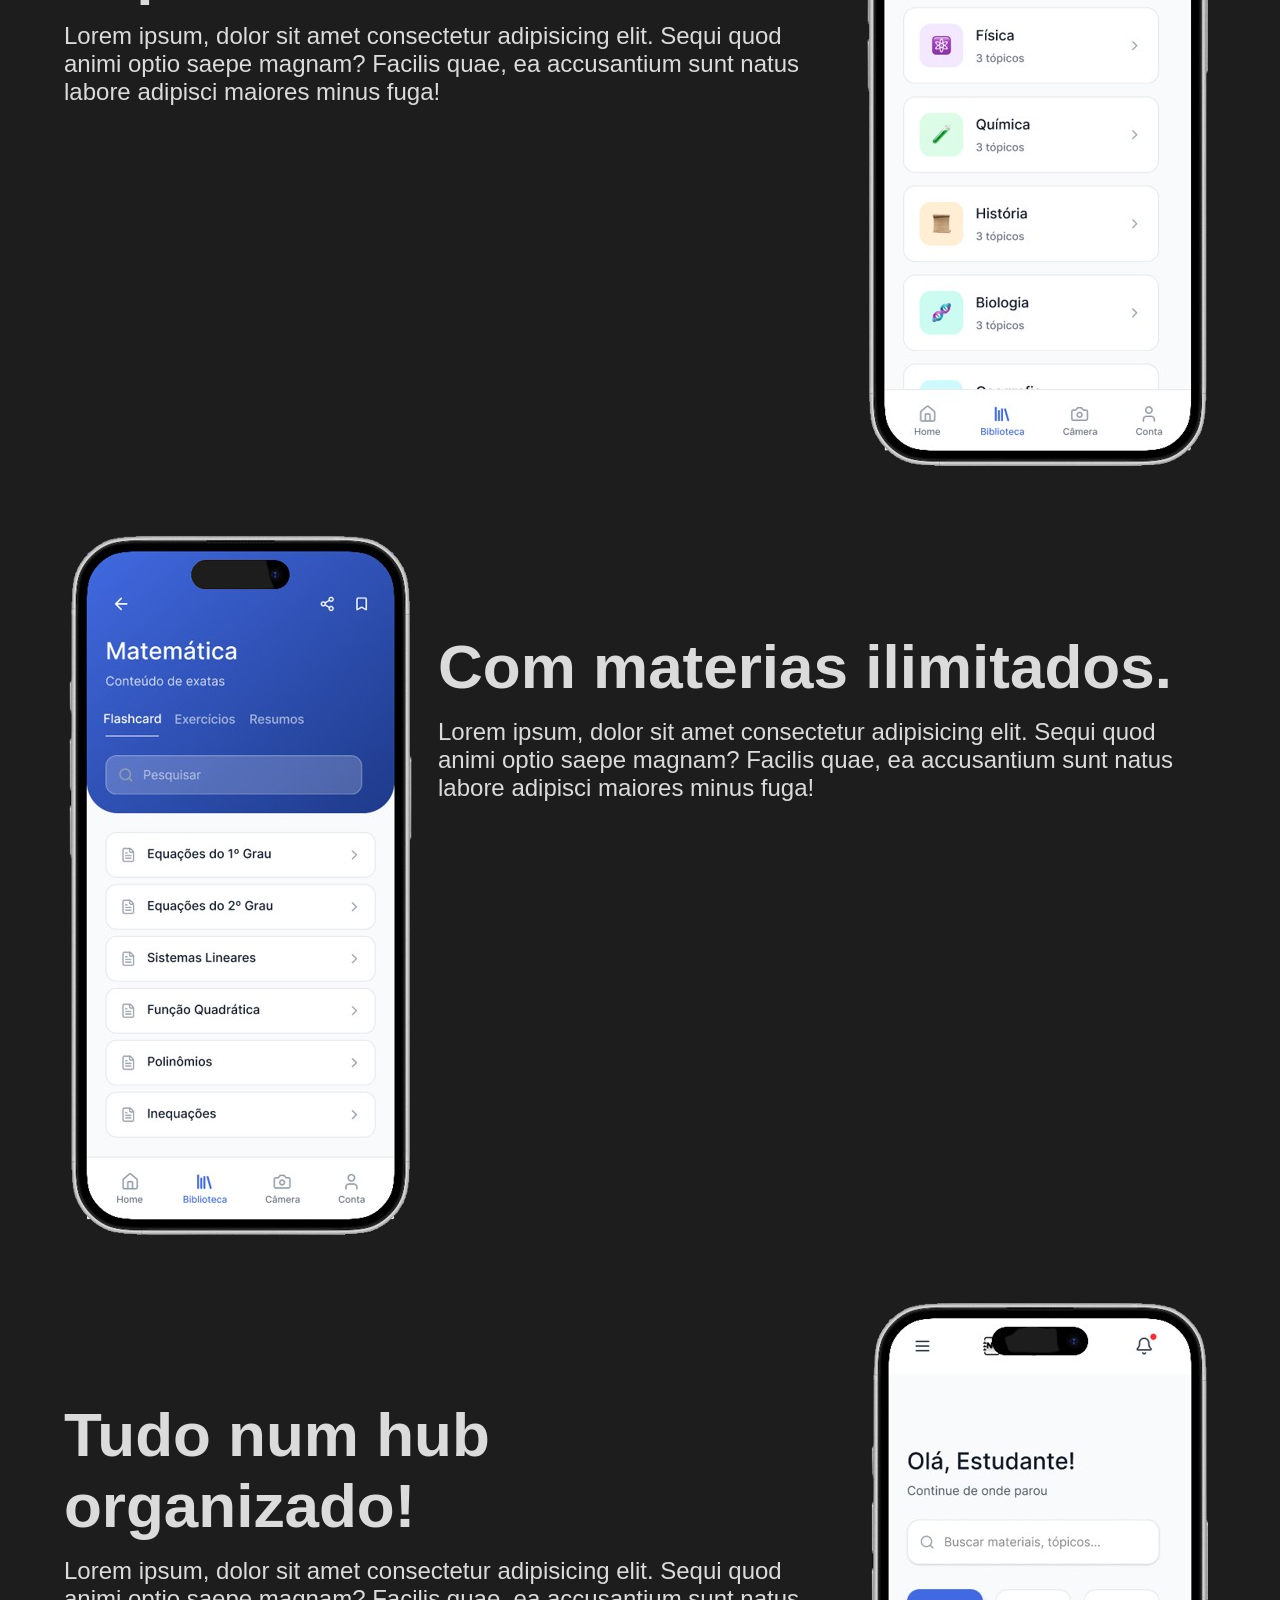
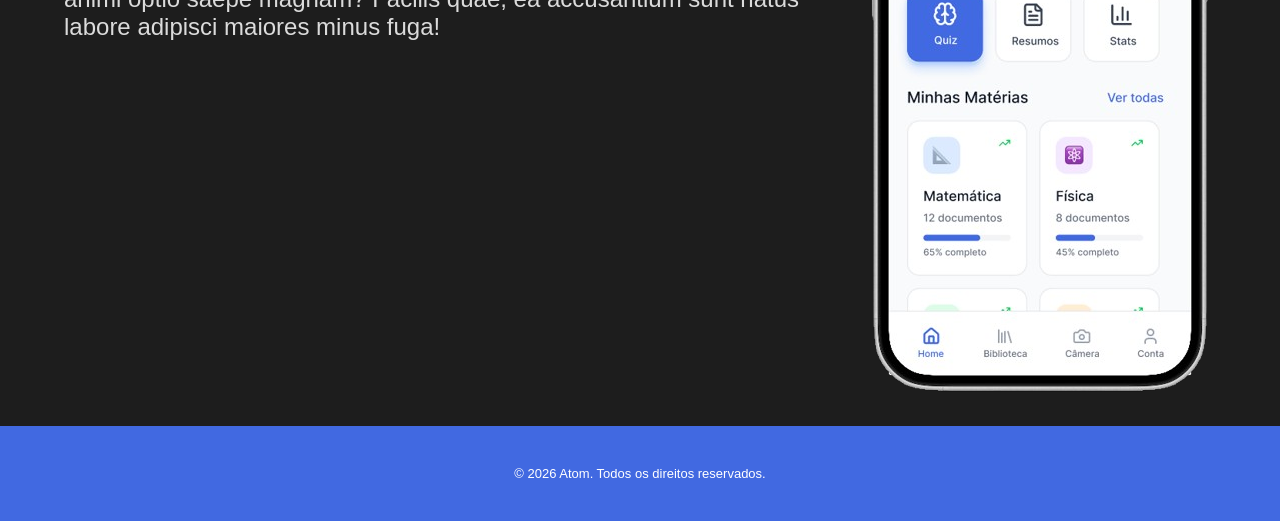
==== commit 2d1efca2: "FIX" ====
--- a/index.html
+++ b/index.html
@@ -28,7 +28,7 @@
       <span>LANÇAMENTO EM BREVE.</span>
       <h1>O começo da sua produtividade e o que faltava para bombar nos seus estudos.</h1>
       <p>Lorem ipsum dolor sit, amet consectetur adipisicing elit. Sint ratione veniam quia nisi nesciunt, quos ab porro expedita molestiae reiciendis, numquam voluptatum aliquid odit deleniti in consequatur illo nemo corporis!</p>
-      <button>Saber mais</button>
+      <button><a style="color: white" href="./src/pages/detalhes.html">Saber mais</a></button>
     </div>
     
     <div id="background-projetos-futuros">
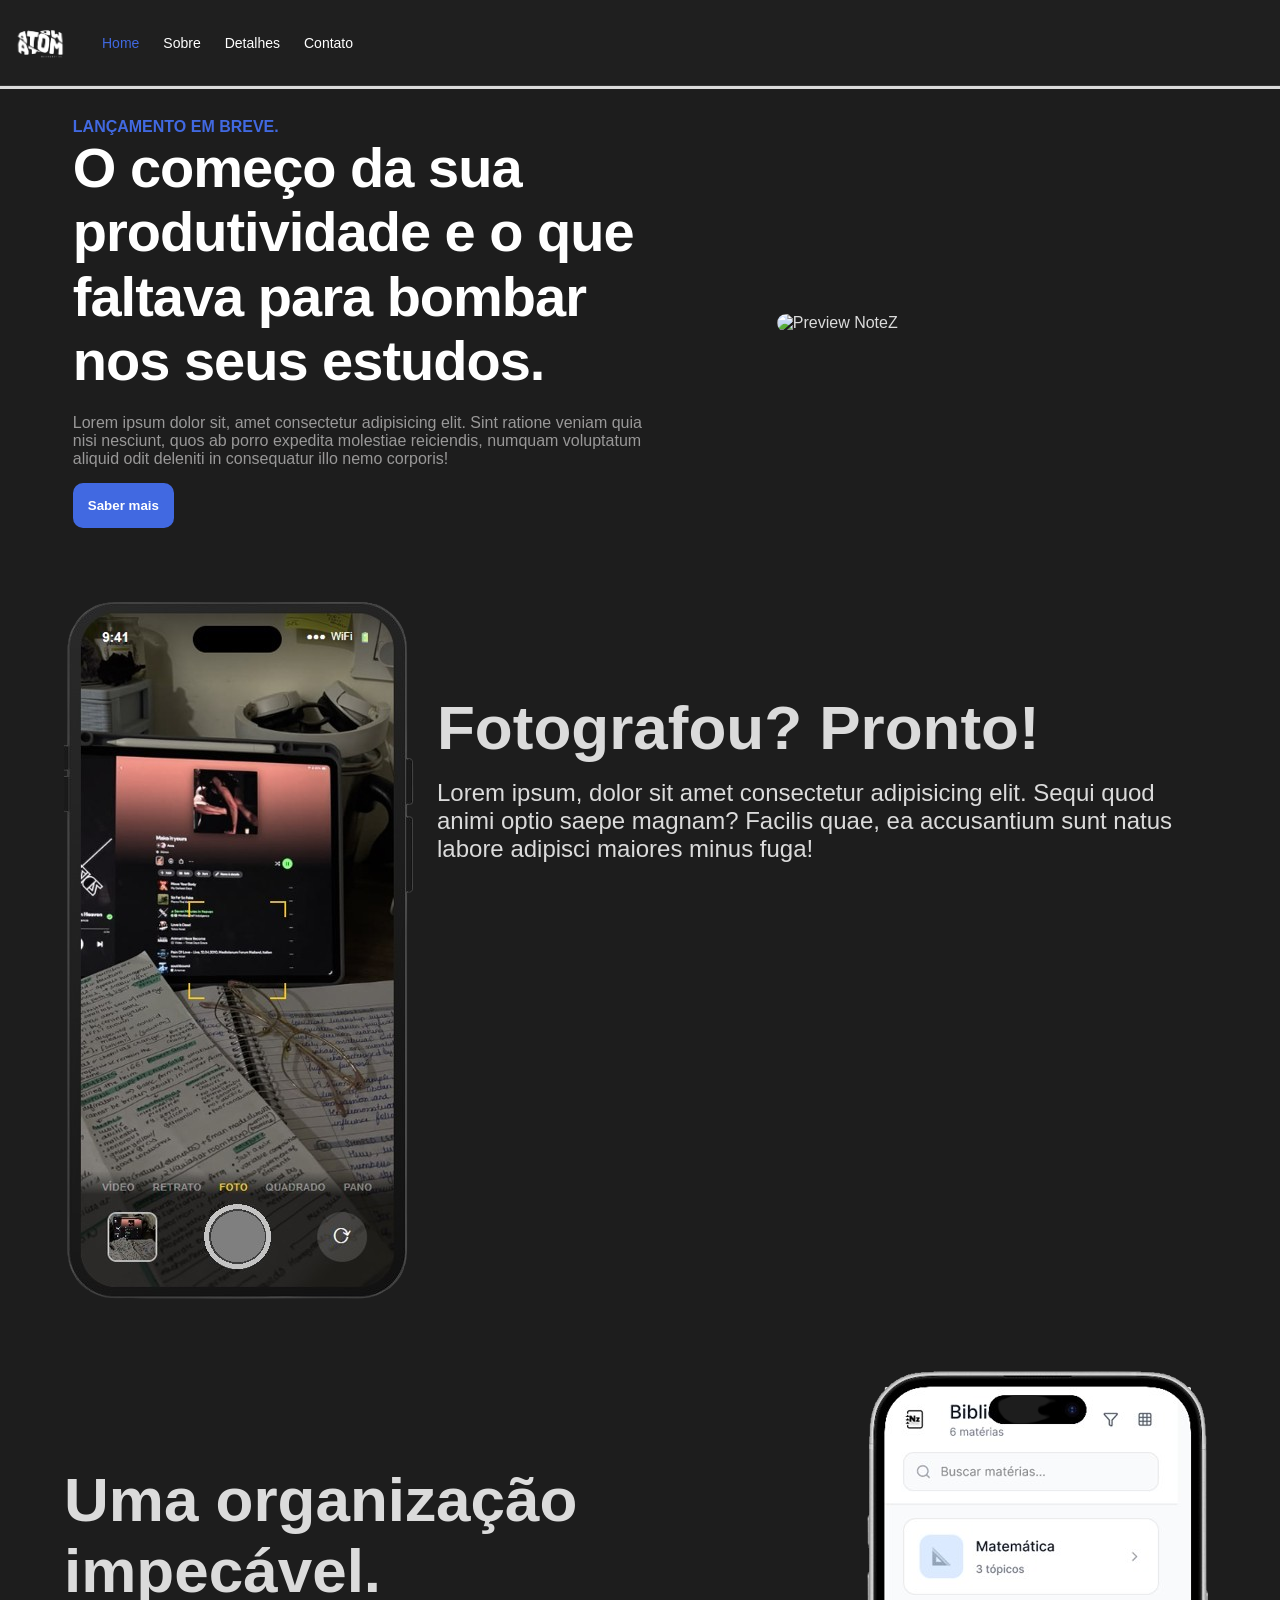
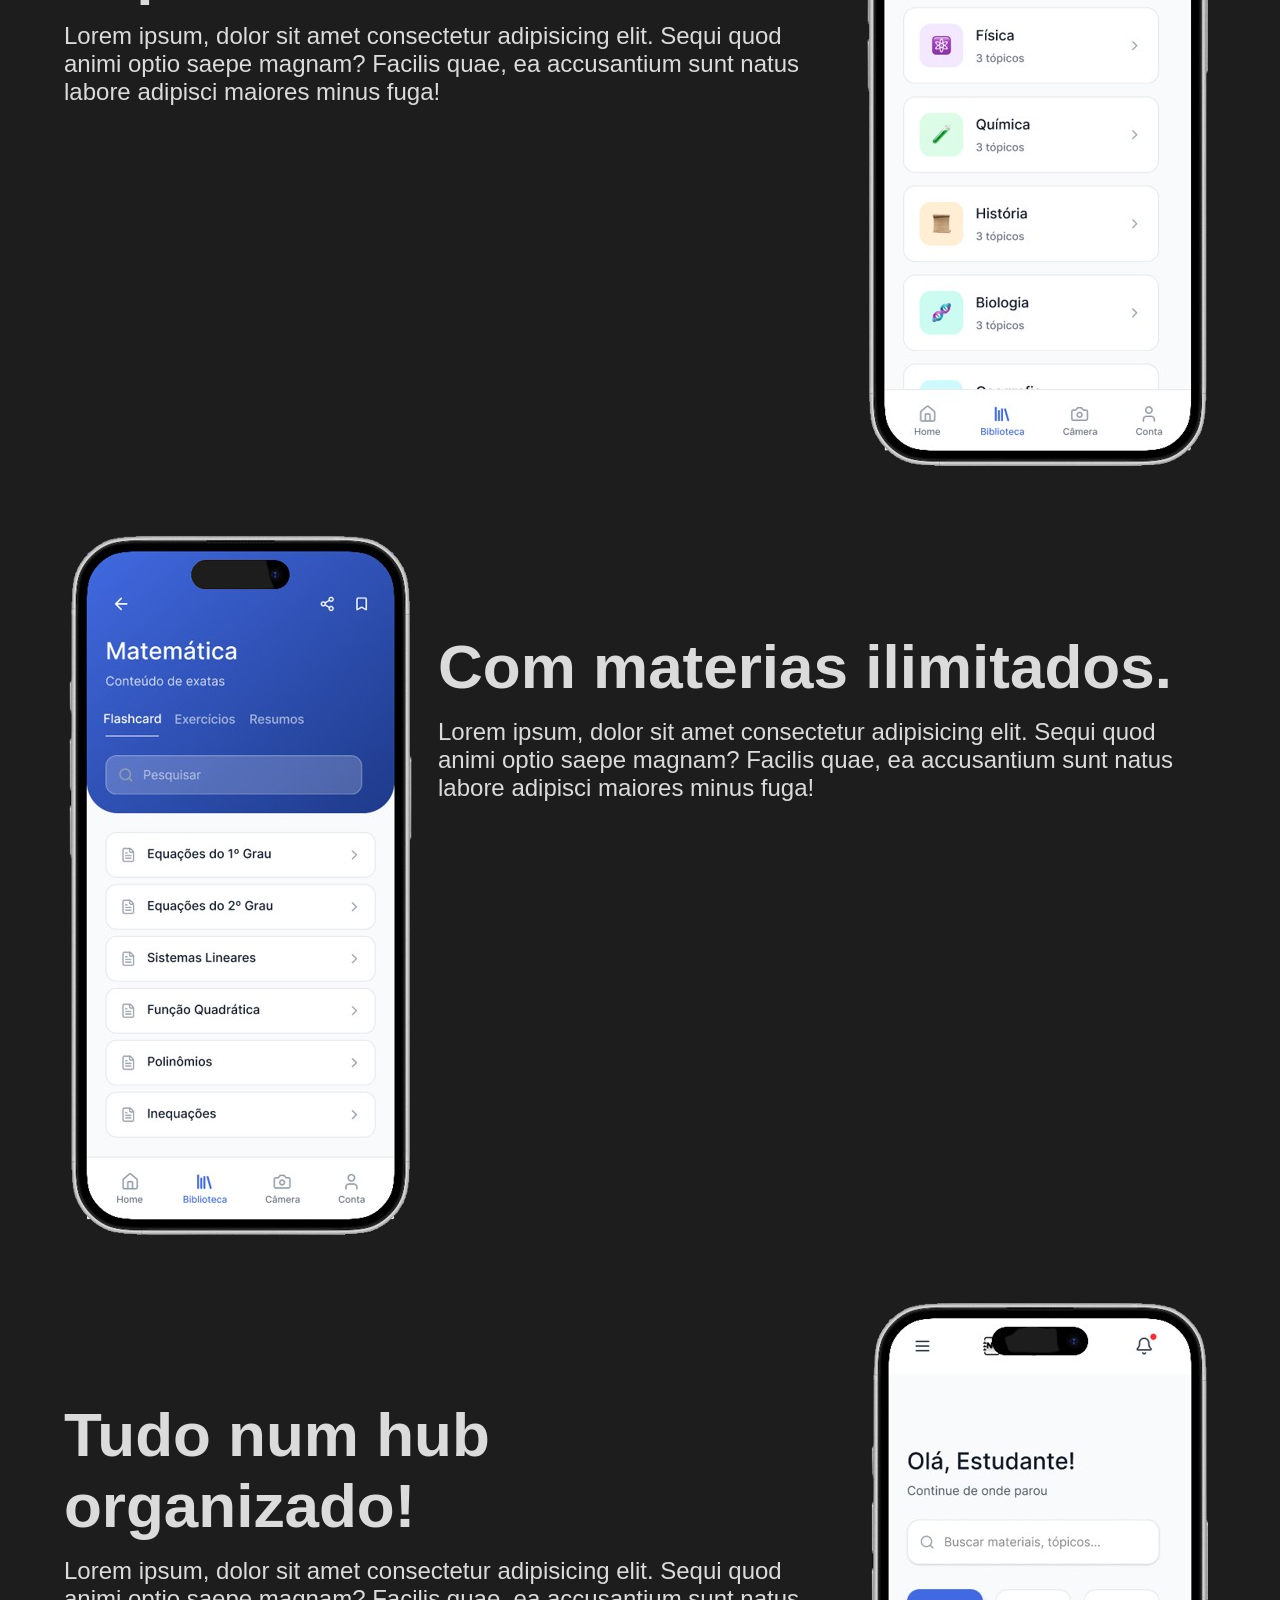
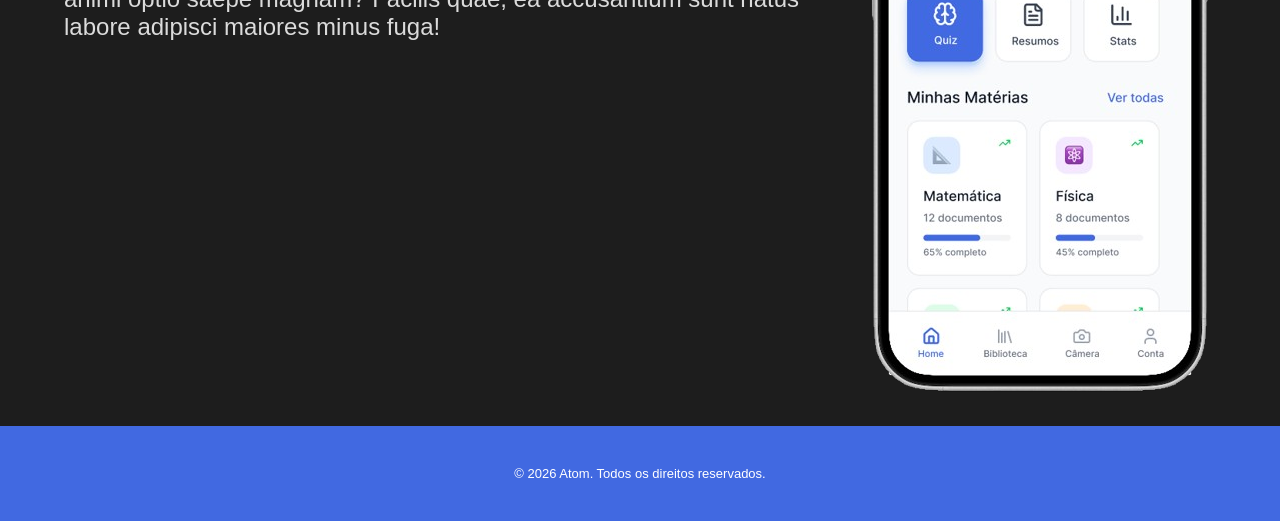
==== commit 9e140ac0: "Adicionando funções .js | Linha de progresso + animação quando visivel para User" ====
--- a/index.html
+++ b/index.html
@@ -21,9 +21,12 @@
         </ul>
       </nav>
     </div>
+    <div class="barra-progresso">
+      <div id="progresso"></div>
+  </div>
   </header>
 
-  <section class="projetos-futuros-home">
+  <section class="projetos-futuros-home animar">
     <div>
       <span>LANÇAMENTO EM BREVE.</span>
       <h1>O começo da sua produtividade e o que faltava para bombar nos seus estudos.</h1>
@@ -36,7 +39,7 @@
     </div>
   </section>
 
-  <section class="secao-projetos">
+  <section class="secao-projetos animar">
     <div class="fotos-projeto">
       <div><img src="./src/img/notez-camera.png" alt="Recurso de Câmera"></div>
       
@@ -47,7 +50,7 @@
     </div>
   </section>
 
-  <section class="secao-projetos">
+  <section class="secao-projetos animar">
     <div class="fotos-projeto">
       <div class="info-fotos-projeto">
         <h2>Uma organização impecável.</h2>
@@ -58,7 +61,7 @@
     </div>
   </section>
 
-  <section class="secao-projetos">
+  <section class="secao-projetos animar">
     <div class="fotos-projeto">
       <div><img src="./src/img/notez-conteudos.png" alt="Recurso de Câmera"></div>
       
@@ -69,7 +72,7 @@
     </div>
 
   </section>
-    <section class="secao-projetos">
+    <section class="secao-projetos animar">
     <div class="fotos-projeto">
       <div class="info-fotos-projeto">
         <h2>Tudo num hub organizado!</h2>
@@ -83,6 +86,6 @@
   <footer>
     <p>© 2026 Atom. Todos os direitos reservados.</p>
   </footer>
-
+  <script src="./src/js/script.js"></script>
 </body>
 </html>
--- a/src/css/style.css
+++ b/src/css/style.css
@@ -104,7 +104,7 @@
 
 
 .menuNav ul li a:hover {
-color: var(--azul-principal);
+    color: var(--azul-principal);
 }
 
 
@@ -116,13 +116,9 @@
 }
 
 .menuNav-item {
-
-text-decoration: none;
-
-color: #ffffff;
-
-font-size: 14px;
-
+    text-decoration: none;
+    color: #ffffff;
+    font-size: 14px;
 }
 
 /* 
@@ -145,12 +141,8 @@
 @keyframes - animações
 ======================
 */
-
-/* Roberto, conseguiria adicionar algo para a animação acontecer toda vez que o usuário ver o título de apresentação dos projetos, na página principal? No JS. */
 .fade{
-    animation-name: fade;
-    animation-duration: 2s;
-    animation-timing-function: ease-in-out;
+    animation: fade 1s ease-in-out forwards;
 }
 
 @keyframes fade{
--- a/src/css/home.css
+++ b/src/css/home.css
@@ -189,4 +189,21 @@
     .fotos-projeto {
         flex-direction: column;
     }
-}+}
+
+
+.barra-progresso {
+    width: 100%;
+    height: 3px;
+    background: var(--cor-fonte);
+}
+#progresso {
+    width: 0%;
+    height: 100%;
+    background: var(--azul-principal);
+    transition: 0.1s linear;
+}  
+
+.animar {
+    opacity: 0;
+}
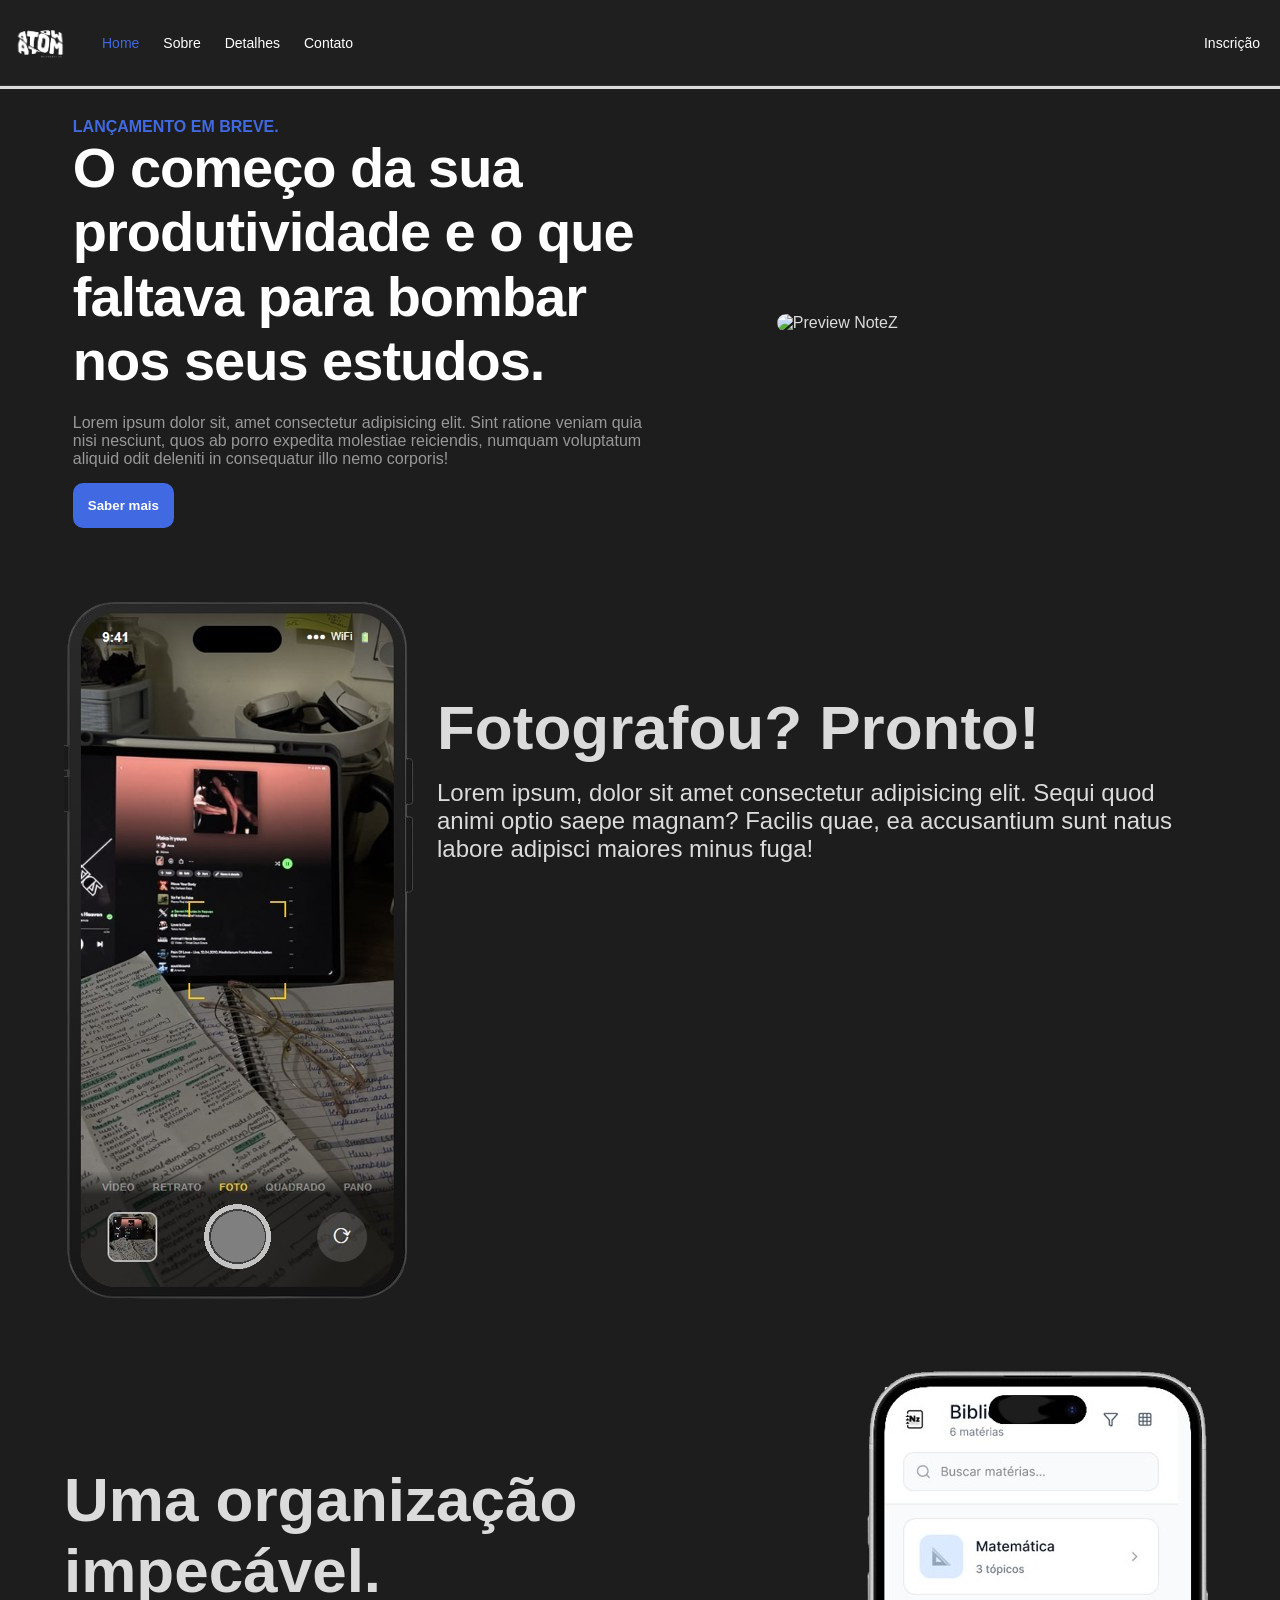
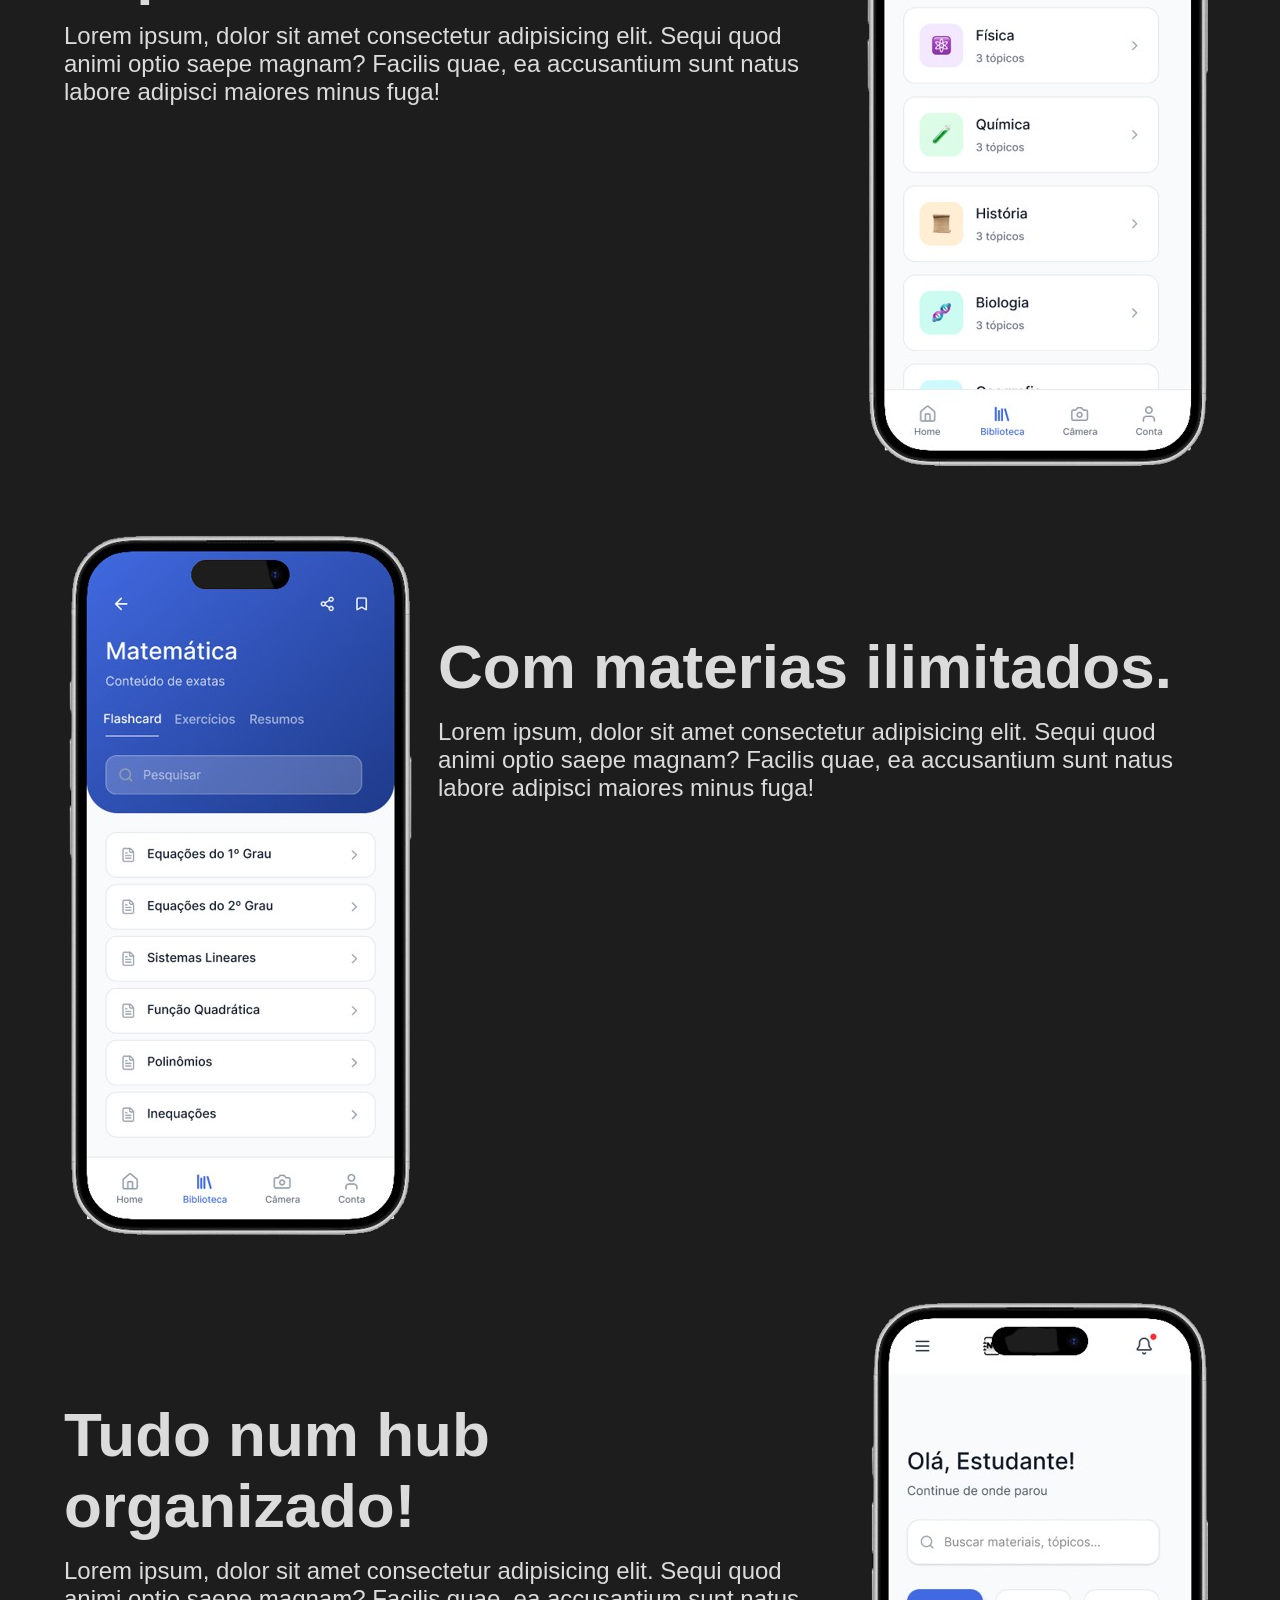
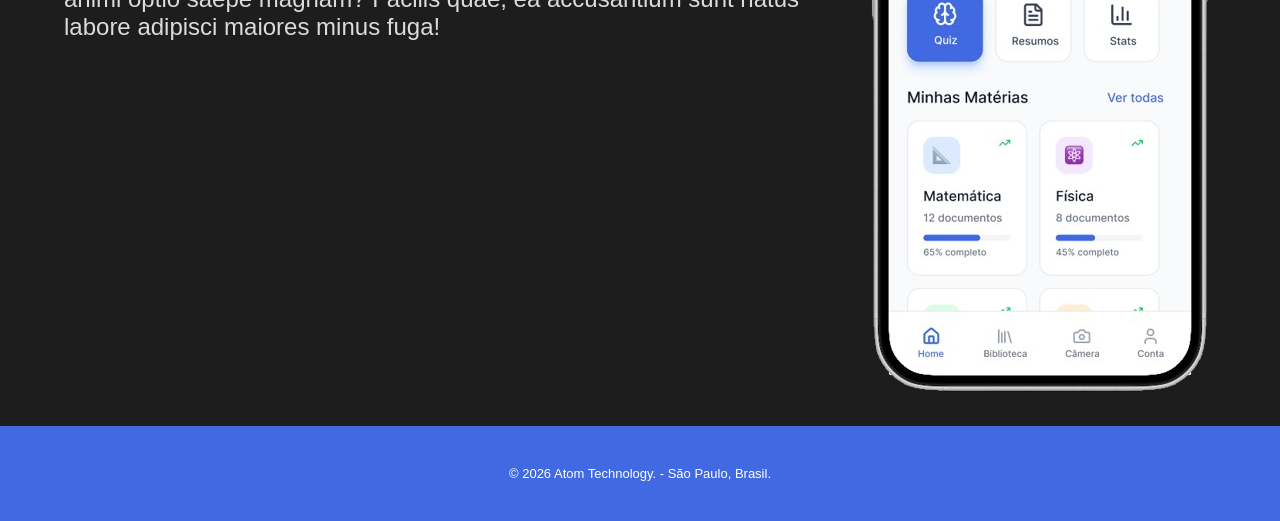
==== commit 0518b0df: "Imagens e ajustes + tela de inscrição" ====
--- a/index.html
+++ b/index.html
@@ -8,7 +8,6 @@
   <link rel="stylesheet" href="./src/css/home.css">
 </head>
 <body>
-
   <header>
     <div class="menu">
       <nav class="menuNav">
@@ -19,11 +18,12 @@
           <li><a href="./src/pages/detalhes.html" class="menuNav-item">Detalhes</a></li>
           <li><a href="./src/pages/contato.html" class="menuNav-item">Contato</a></li>
         </ul>
+        <a href="./src/pages/inscricao.html" class="menuNav-item" style="margin-right: 20px;">Inscrição</a>
       </nav>
     </div>
     <div class="barra-progresso">
       <div id="progresso"></div>
-  </div>
+    </div>
   </header>
 
   <section class="projetos-futuros-home animar">
@@ -84,7 +84,11 @@
   </section>
 
   <footer>
-    <p>© 2026 Atom. Todos os direitos reservados.</p>
+    <div class="container">
+      <p class="footer-text">
+        © 2026 Atom Technology. - São Paulo, Brasil.
+      </p>
+    </div>
   </footer>
   <script src="./src/js/script.js"></script>
 </body>
--- a/src/css/home.css
+++ b/src/css/home.css
@@ -206,4 +206,5 @@
 
 .animar {
     opacity: 0;
-}
+    transition: 0.1s linear;
+}
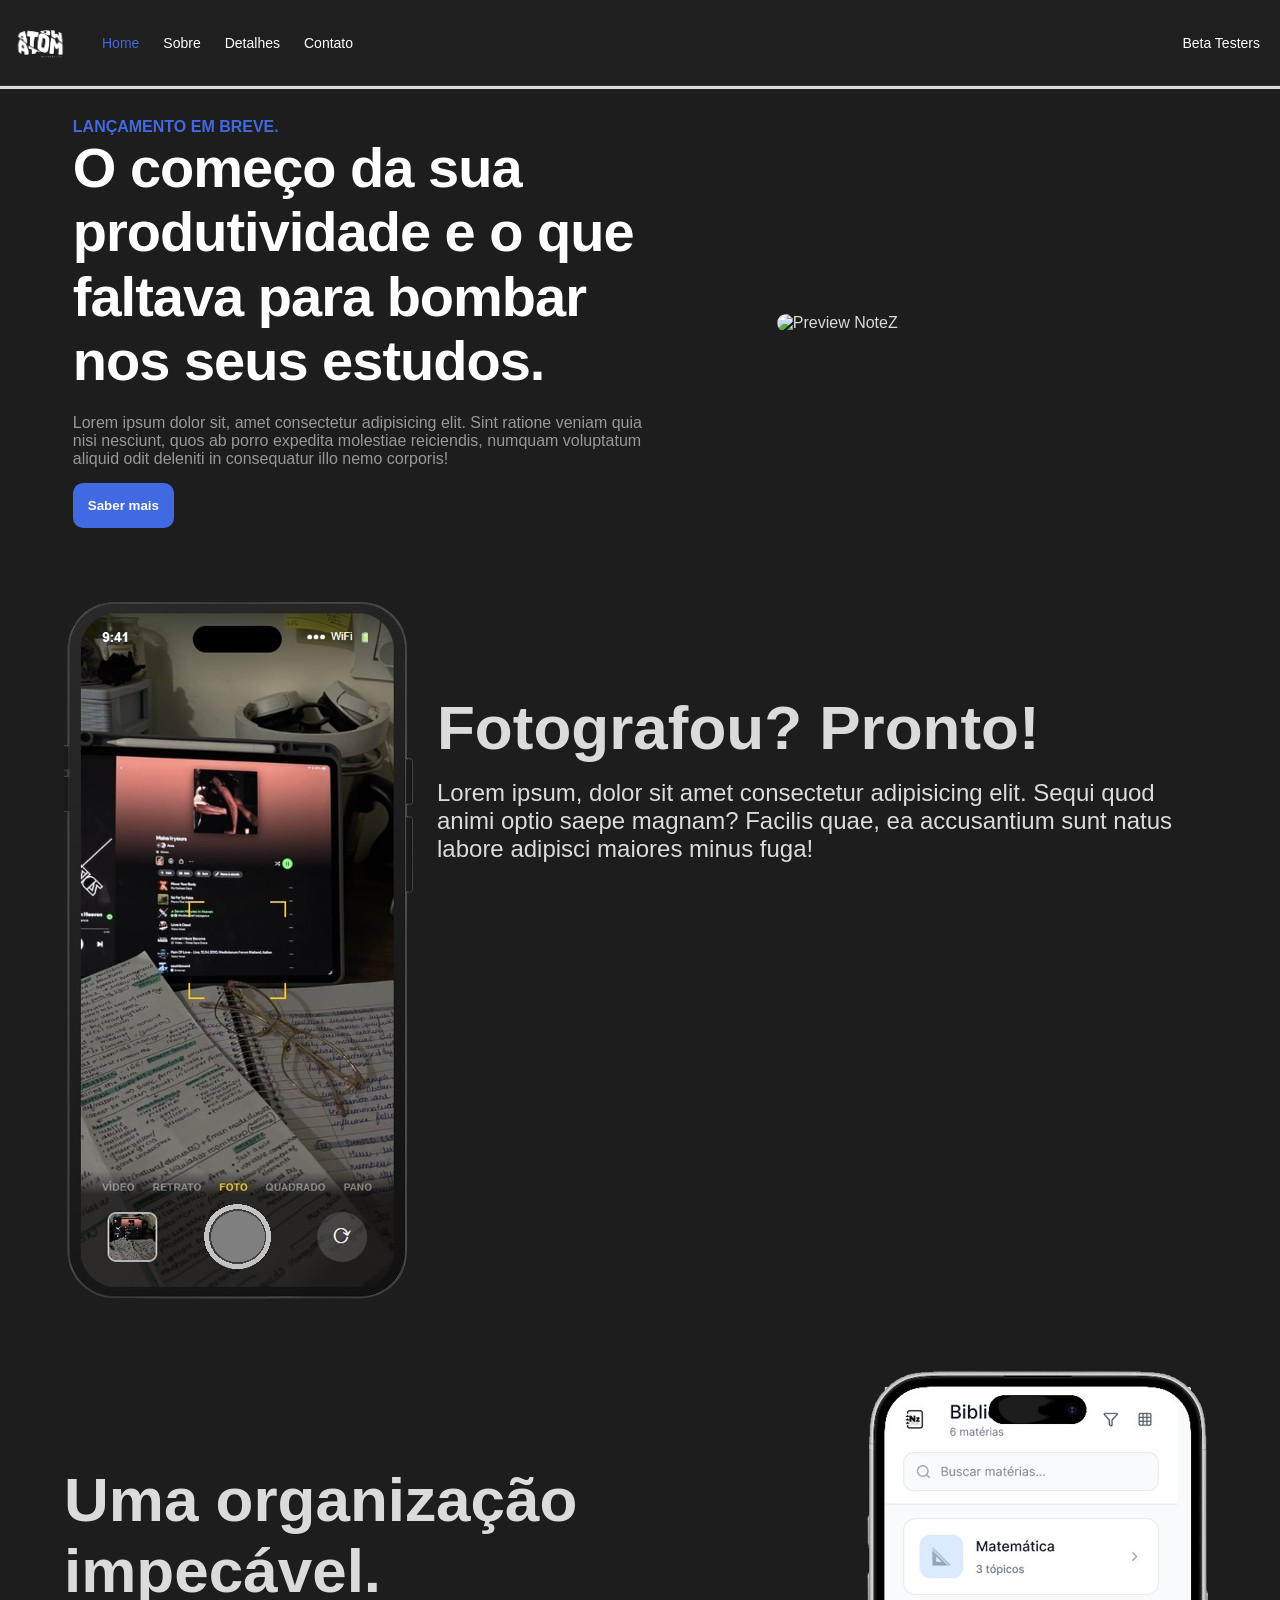
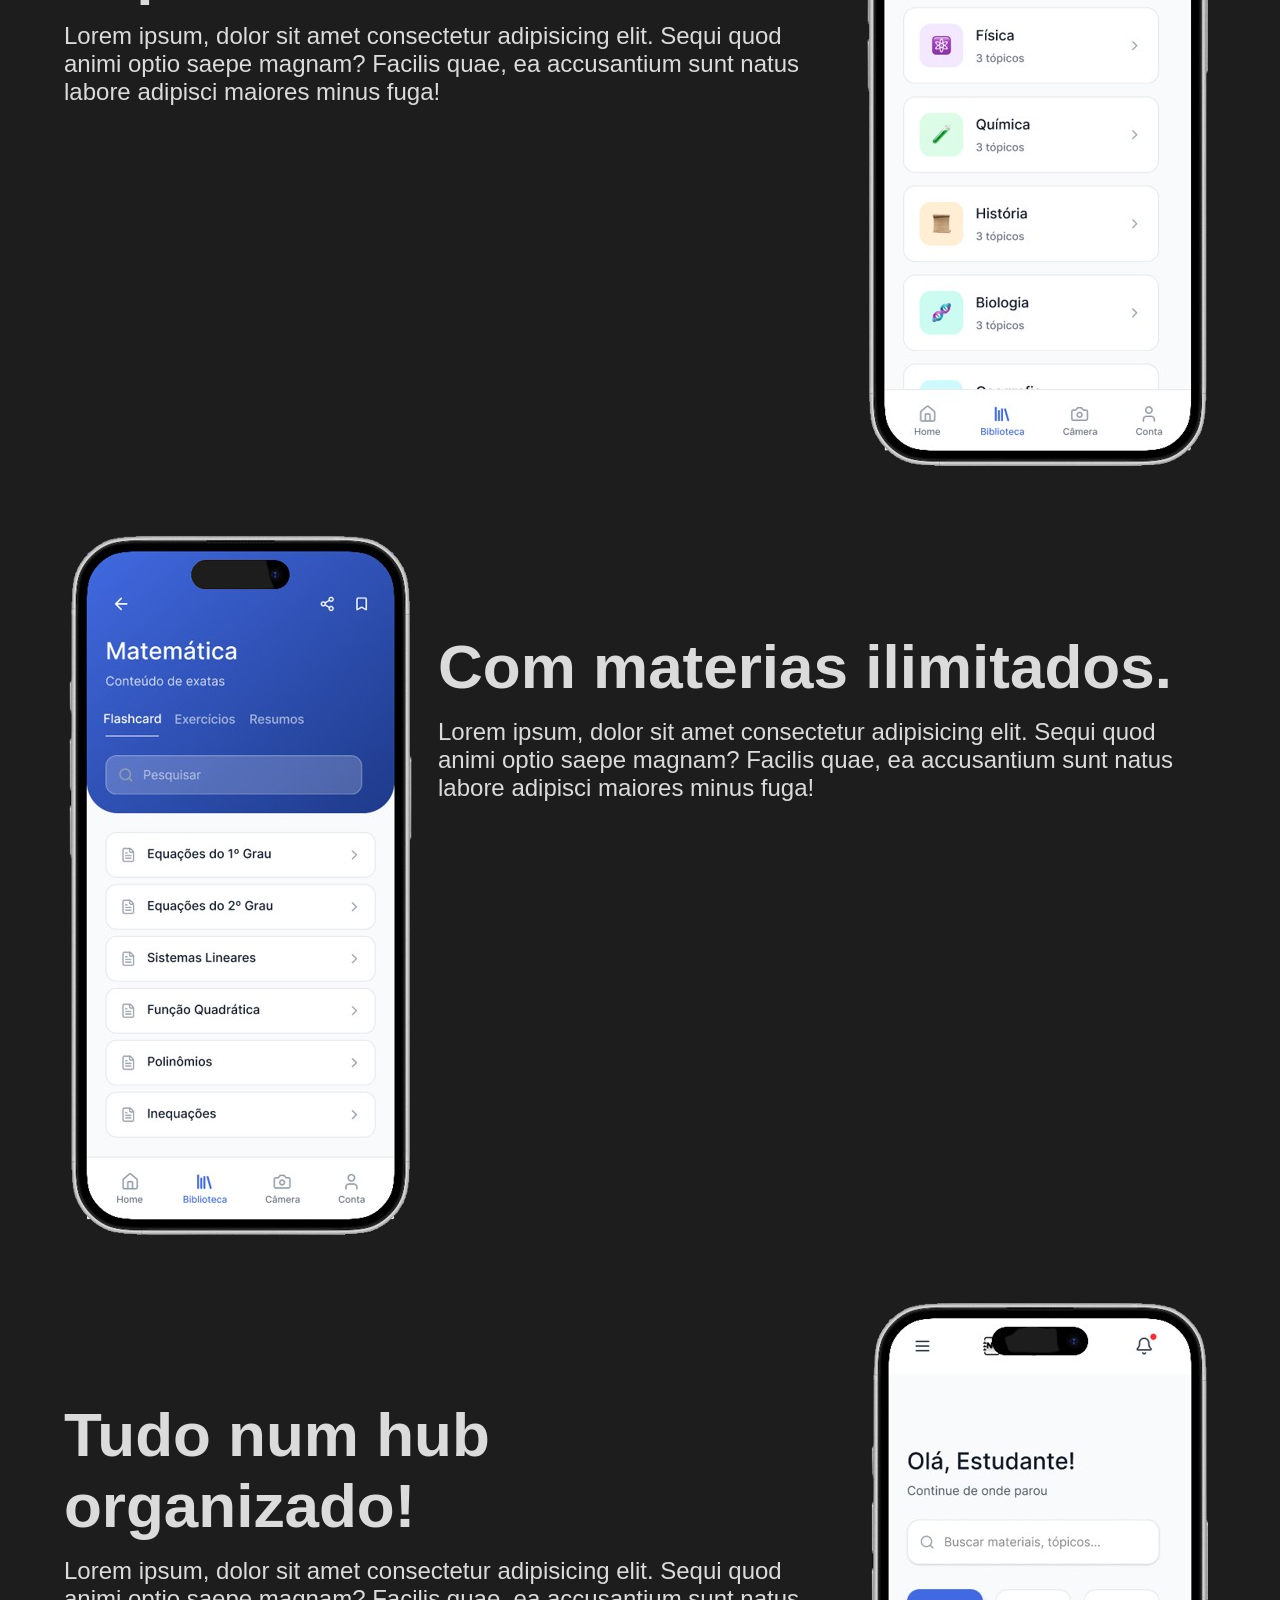
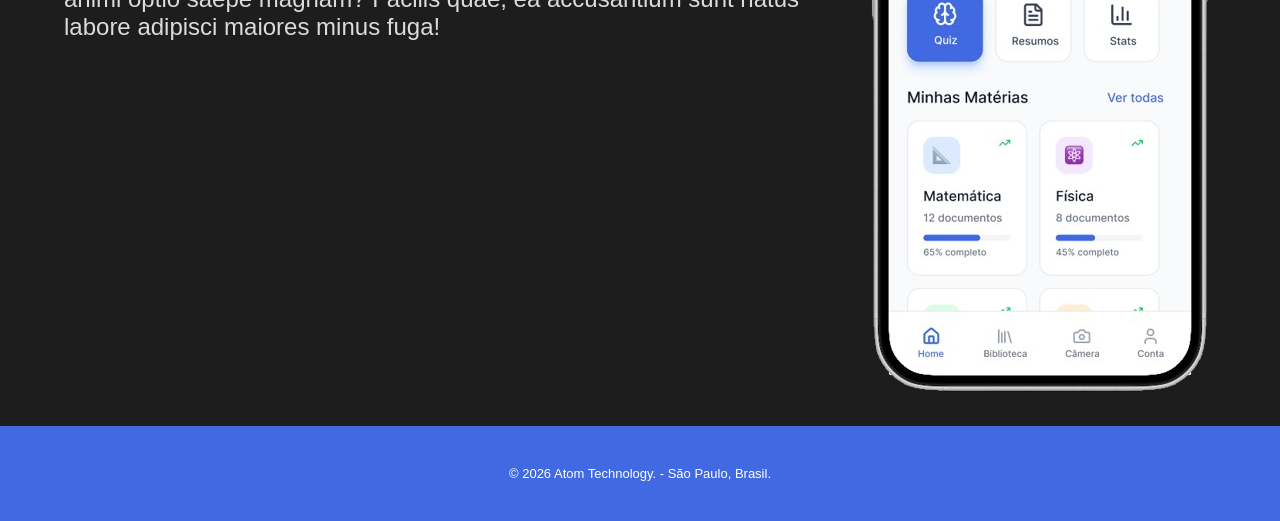
==== commit 34316ff0: "Adicionando Js + Ajustes" ====
--- a/index.html
+++ b/index.html
@@ -18,7 +18,7 @@
           <li><a href="./src/pages/detalhes.html" class="menuNav-item">Detalhes</a></li>
           <li><a href="./src/pages/contato.html" class="menuNav-item">Contato</a></li>
         </ul>
-        <a href="./src/pages/inscricao.html" class="menuNav-item" style="margin-right: 20px;">Inscrição</a>
+        <a href="./src/pages/inscricao.html" class="menuNav-item" style="margin-right: 20px;">Beta Testers</a>
       </nav>
     </div>
     <div class="barra-progresso">
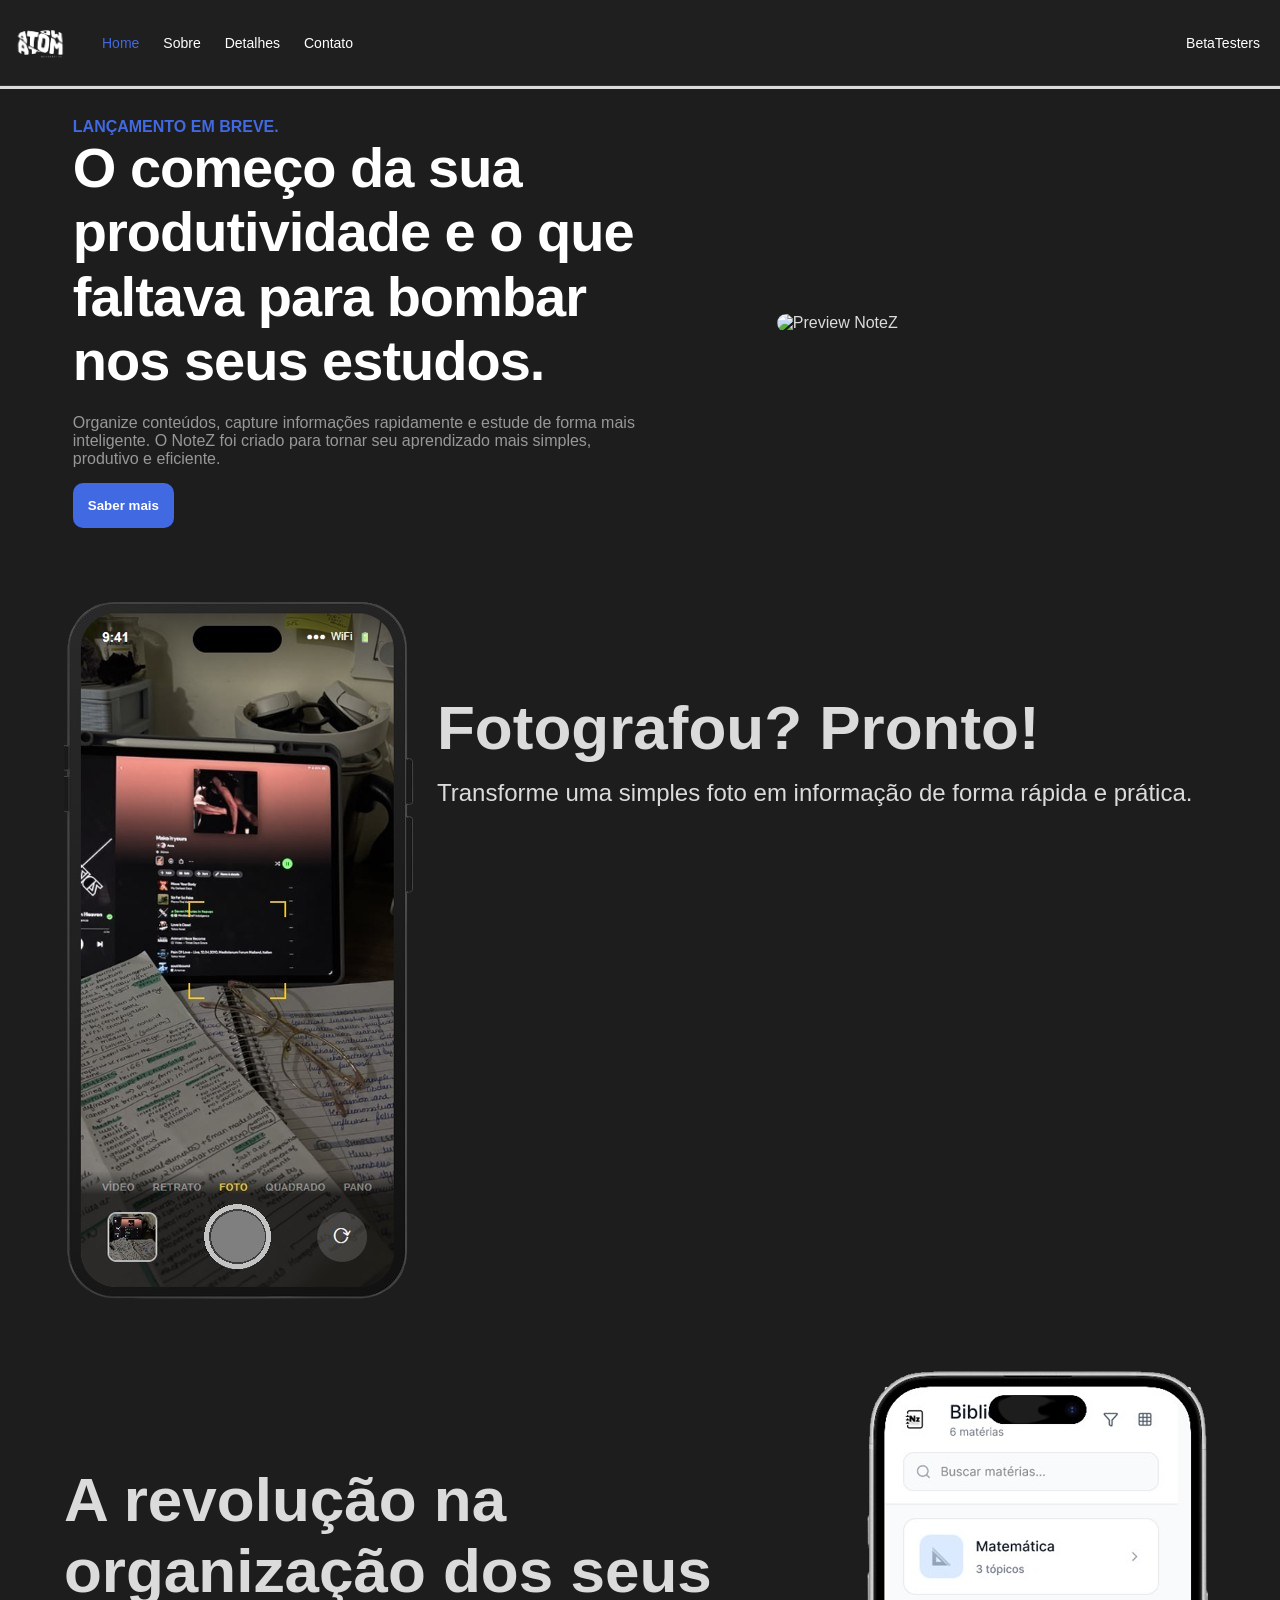
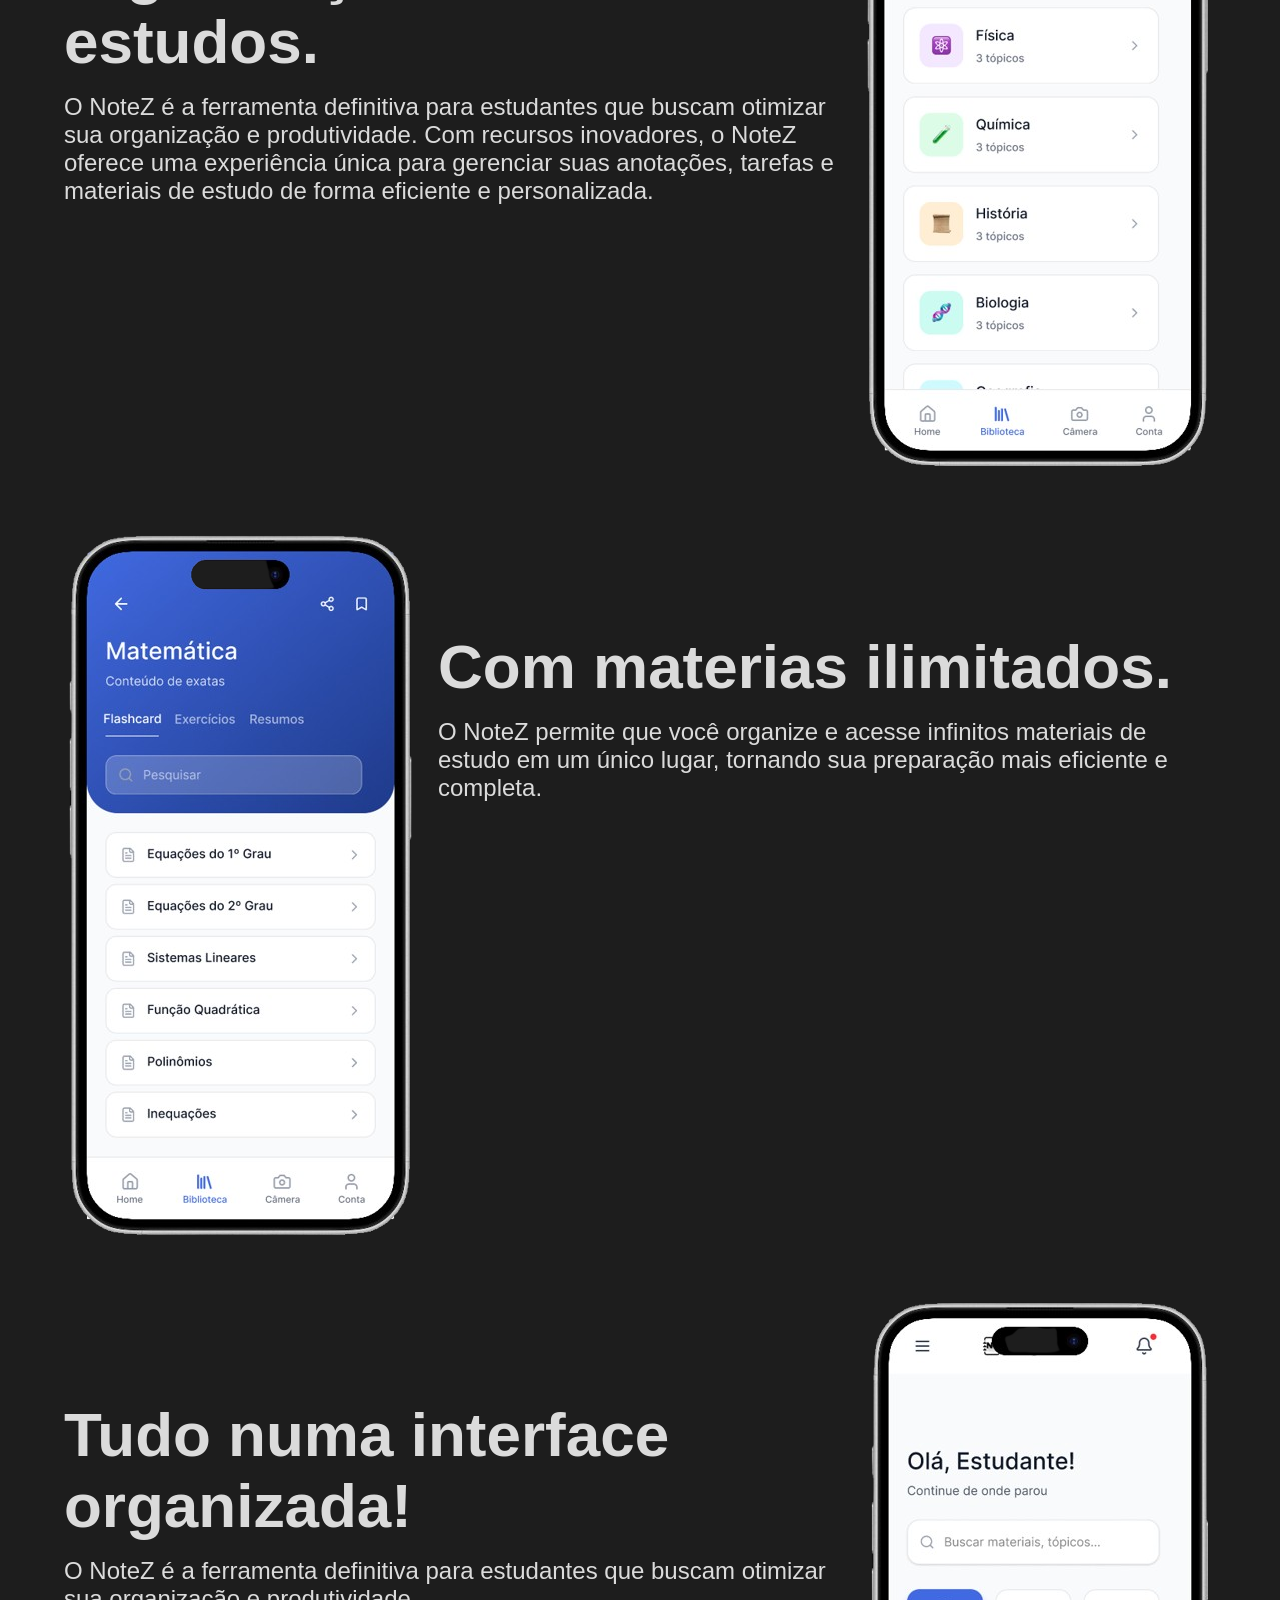
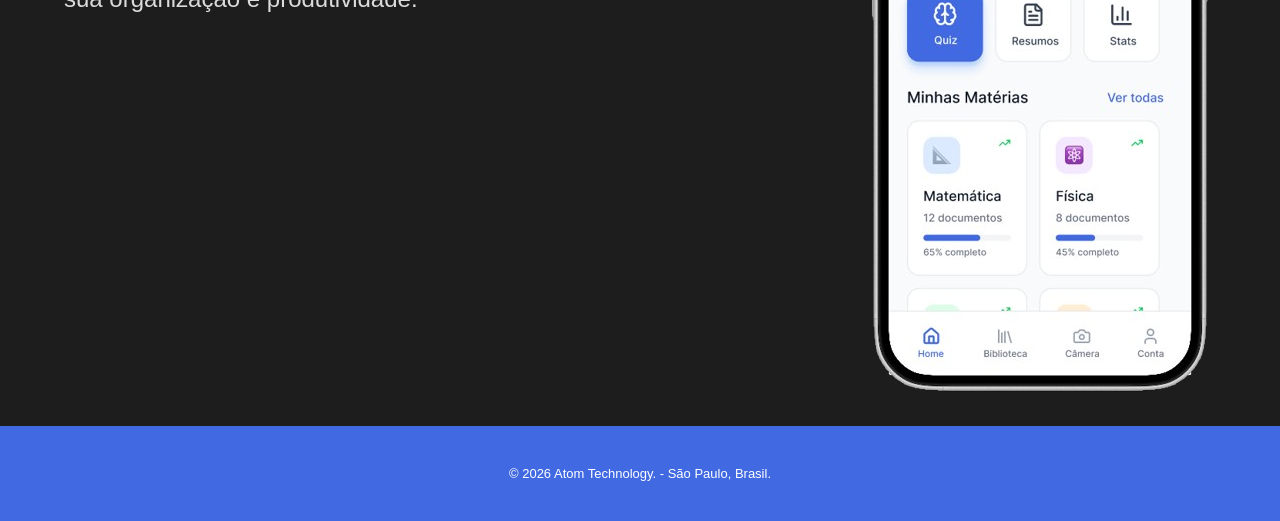
==== commit 84a05ce7: "Ultima atualização" ====
--- a/index.html
+++ b/index.html
@@ -18,70 +18,77 @@
           <li><a href="./src/pages/detalhes.html" class="menuNav-item">Detalhes</a></li>
           <li><a href="./src/pages/contato.html" class="menuNav-item">Contato</a></li>
         </ul>
-        <a href="./src/pages/inscricao.html" class="menuNav-item" style="margin-right: 20px;">Beta Testers</a>
+        <a href="./src/pages/inscricao.html" class="menuNav-item" style="margin-right: 20px;">BetaTesters</a>
       </nav>
     </div>
     <div class="barra-progresso">
       <div id="progresso"></div>
     </div>
   </header>
+  
+  <main>
+    <div class="beta-tester-info">
+      Beta Tester: <span id="beta-tester-name"></span>
+    </div>
+    <section class="projetos-futuros-home animar">
+      <div>
+        <span>LANÇAMENTO EM BREVE.</span>
+        <h1>O começo da sua produtividade e o que faltava para bombar nos seus estudos.</h1>
+        <p>Organize conteúdos, capture informações rapidamente e estude de forma mais inteligente. 
+          O NoteZ foi criado para tornar seu aprendizado mais simples, produtivo e eficiente.</p>
+        <button><a style="color: white" href="./src/pages/detalhes.html">Saber mais</a></button>
+      </div>
+      
+      <div id="background-projetos-futuros">
+        <img src="./src/img/NoteZ_sem_bordas.gif" alt="Preview NoteZ">
+      </div>
+    </section>
 
-  <section class="projetos-futuros-home animar">
-    <div>
-      <span>LANÇAMENTO EM BREVE.</span>
-      <h1>O começo da sua produtividade e o que faltava para bombar nos seus estudos.</h1>
-      <p>Lorem ipsum dolor sit, amet consectetur adipisicing elit. Sint ratione veniam quia nisi nesciunt, quos ab porro expedita molestiae reiciendis, numquam voluptatum aliquid odit deleniti in consequatur illo nemo corporis!</p>
-      <button><a style="color: white" href="./src/pages/detalhes.html">Saber mais</a></button>
-    </div>
-    
-    <div id="background-projetos-futuros">
-      <img src="./src/img/NoteZ_sem_bordas.gif" alt="Preview NoteZ">
-    </div>
-  </section>
+    <section class="secao-projetos animar">
+      <div class="fotos-projeto">
+        <div><img src="./src/img/notez-camera.png" alt="Recurso de Câmera"></div>
+        
+        <div class="info-fotos-projeto">
+          <h2>Fotografou? Pronto!</h2>
+          <p>Transforme uma simples foto em informação de forma rápida e prática.</p>
+        </div>
+      </div>
+    </section>
 
-  <section class="secao-projetos animar">
-    <div class="fotos-projeto">
-      <div><img src="./src/img/notez-camera.png" alt="Recurso de Câmera"></div>
-      
-      <div class="info-fotos-projeto">
-        <h2>Fotografou? Pronto!</h2>
-        <p>Lorem ipsum, dolor sit amet consectetur adipisicing elit. Sequi quod animi optio saepe magnam? Facilis quae, ea accusantium sunt natus labore adipisci maiores minus fuga!</p>
+    <section class="secao-projetos animar">
+      <div class="fotos-projeto">
+        <div class="info-fotos-projeto">
+          <h2>A revolução na organização dos seus estudos.</h2>
+          <p>O NoteZ é a ferramenta definitiva para estudantes que buscam otimizar sua organização e produtividade. Com recursos inovadores, o NoteZ oferece uma experiência única para gerenciar suas anotações, tarefas e materiais de estudo de forma eficiente e personalizada.</p>
+        </div>
+
+        <div><img src="./src/img/notez-biblioteca.png" alt="Atom Logo Organizador"></div>
       </div>
-    </div>
-  </section>
+    </section>
 
-  <section class="secao-projetos animar">
-    <div class="fotos-projeto">
-      <div class="info-fotos-projeto">
-        <h2>Uma organização impecável.</h2>
-        <p>Lorem ipsum, dolor sit amet consectetur adipisicing elit. Sequi quod animi optio saepe magnam? Facilis quae, ea accusantium sunt natus labore adipisci maiores minus fuga!</p>
+    <section class="secao-projetos animar">
+      <div class="fotos-projeto">
+        <div><img src="./src/img/notez-conteudos.png" alt="Recurso de Câmera"></div>
+        
+        <div class="info-fotos-projeto">
+          <h2>Com materias ilimitados.</h2>
+          <p>O NoteZ permite que você organize e acesse infinitos materiais de estudo em um único lugar, tornando sua preparação mais eficiente e completa.</p>
+        </div>
       </div>
 
-      <div><img src="./src/img/notez-biblioteca.png" alt="Atom Logo Organizador"></div>
-    </div>
-  </section>
+    </section>
+      <section class="secao-projetos animar">
+      <div class="fotos-projeto">
+        <div class="info-fotos-projeto">
+          <h2>Tudo numa interface organizada!</h2>
+          <p>O NoteZ é a ferramenta definitiva para estudantes que buscam otimizar sua organização e produtividade.</p>
+        </div>
 
-  <section class="secao-projetos animar">
-    <div class="fotos-projeto">
-      <div><img src="./src/img/notez-conteudos.png" alt="Recurso de Câmera"></div>
-      
-      <div class="info-fotos-projeto">
-        <h2>Com materias ilimitados.</h2>
-        <p>Lorem ipsum, dolor sit amet consectetur adipisicing elit. Sequi quod animi optio saepe magnam? Facilis quae, ea accusantium sunt natus labore adipisci maiores minus fuga!</p>
+        <div><img src="./src/img/notez-hub.png" alt="Atom Logo Organizador"></div>
       </div>
-    </div>
-
-  </section>
-    <section class="secao-projetos animar">
-    <div class="fotos-projeto">
-      <div class="info-fotos-projeto">
-        <h2>Tudo num hub organizado!</h2>
-        <p>Lorem ipsum, dolor sit amet consectetur adipisicing elit. Sequi quod animi optio saepe magnam? Facilis quae, ea accusantium sunt natus labore adipisci maiores minus fuga!</p>
-      </div>
-
-      <div><img src="./src/img/notez-hub.png" alt="Atom Logo Organizador"></div>
-    </div>
-  </section>
+    </section>
+  </main>
+    
 
   <footer>
     <div class="container">
--- a/src/css/style.css
+++ b/src/css/style.css
@@ -179,4 +179,18 @@
     .logo img {
         width: 50px;
     }
+}
+
+
+.beta-tester-info{
+    display: none;
+
+    position: fixed;
+    bottom: 10px;
+    right: 10px;
+    background: rgba(0, 0, 0, 0.7);
+    color: white;
+    padding: 8px 12px;
+    border-radius: 6px;
+    font-size: 14px;
 }
--- a/src/css/home.css
+++ b/src/css/home.css
@@ -208,3 +208,4 @@
     opacity: 0;
     transition: 0.1s linear;
 }
+
